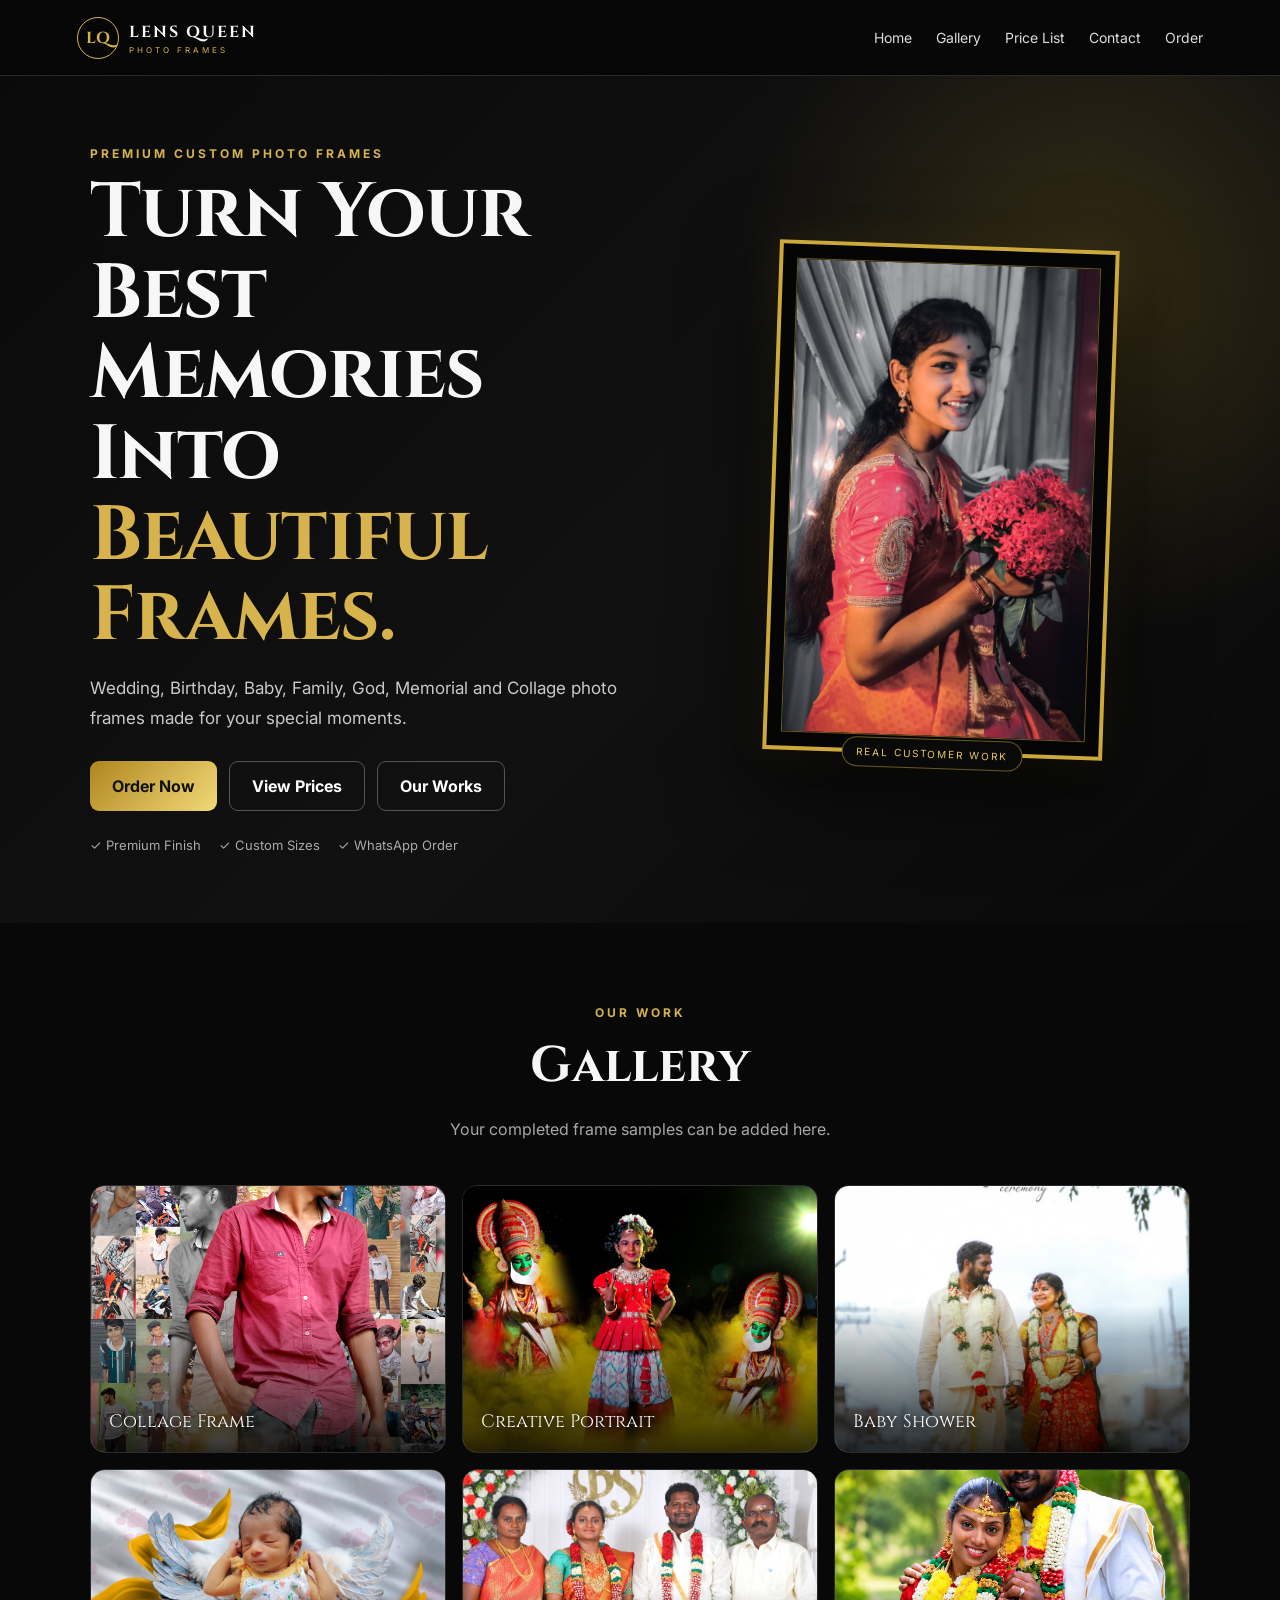
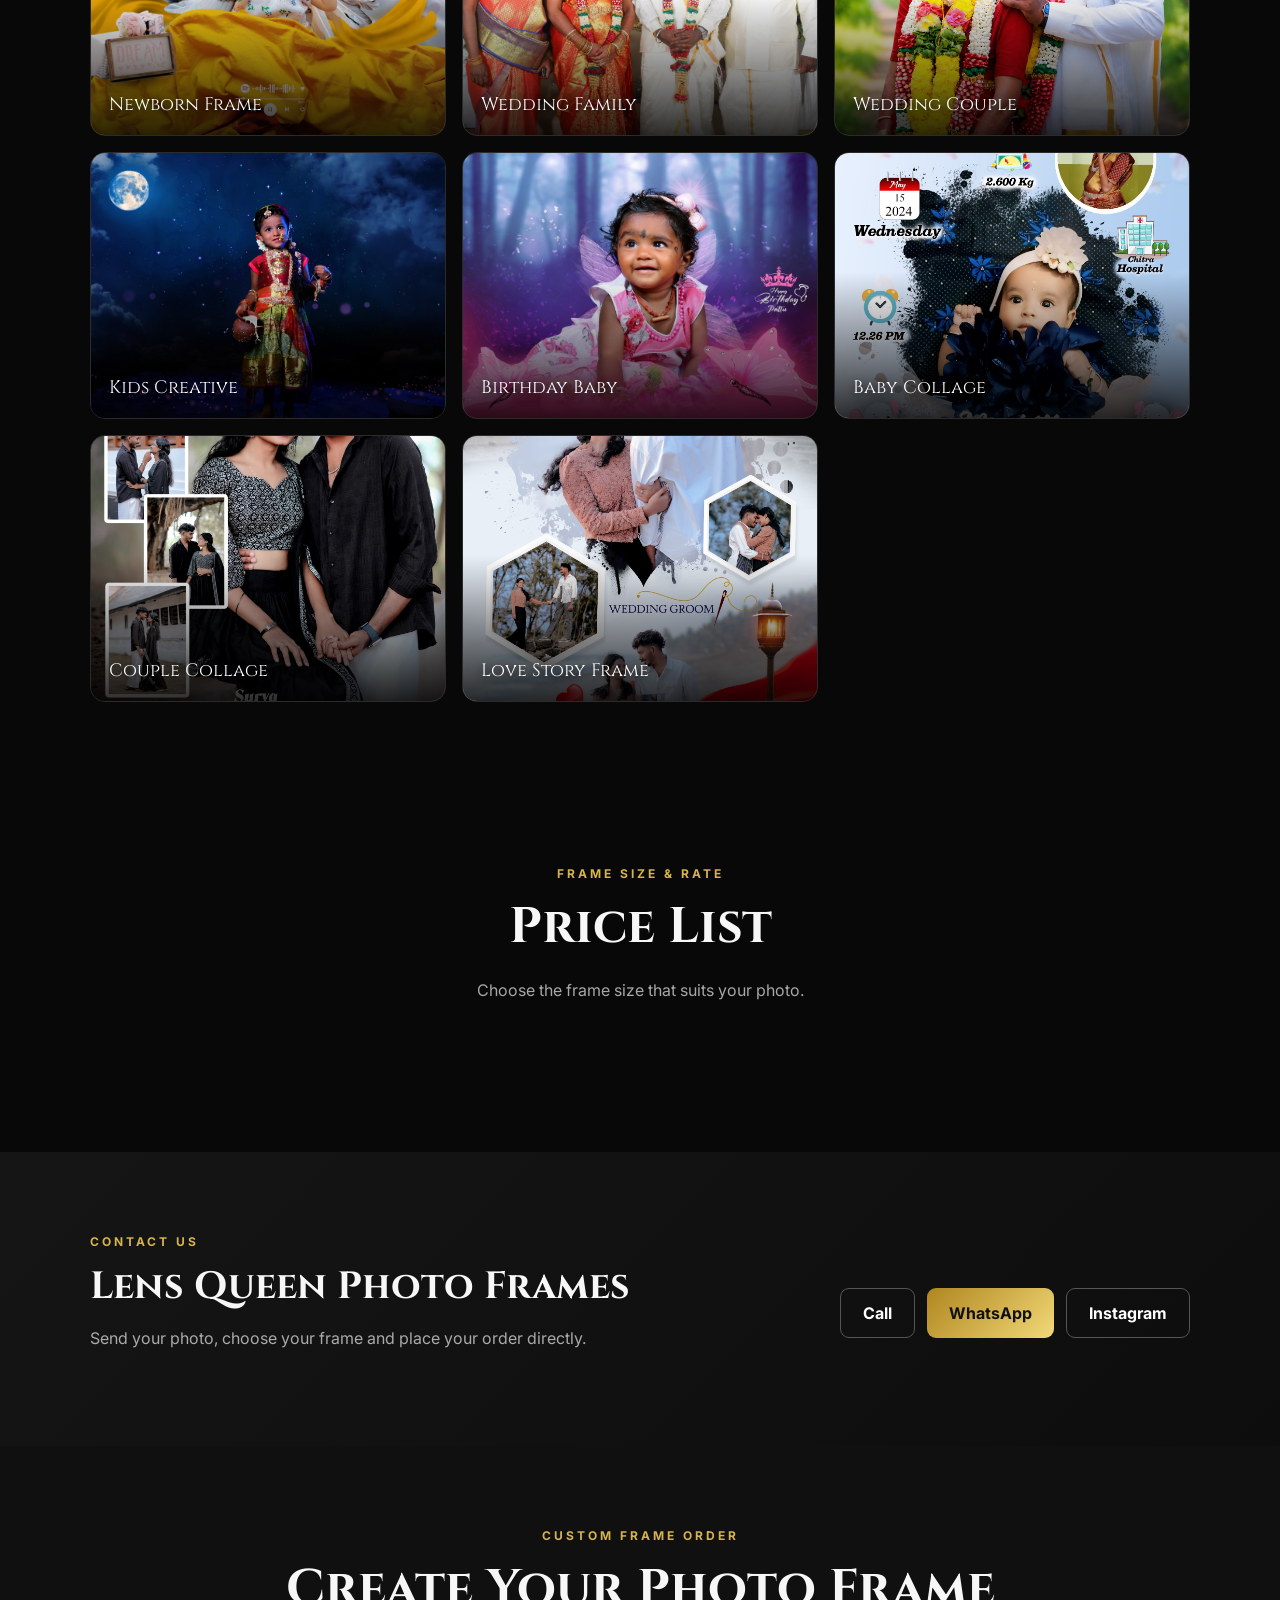
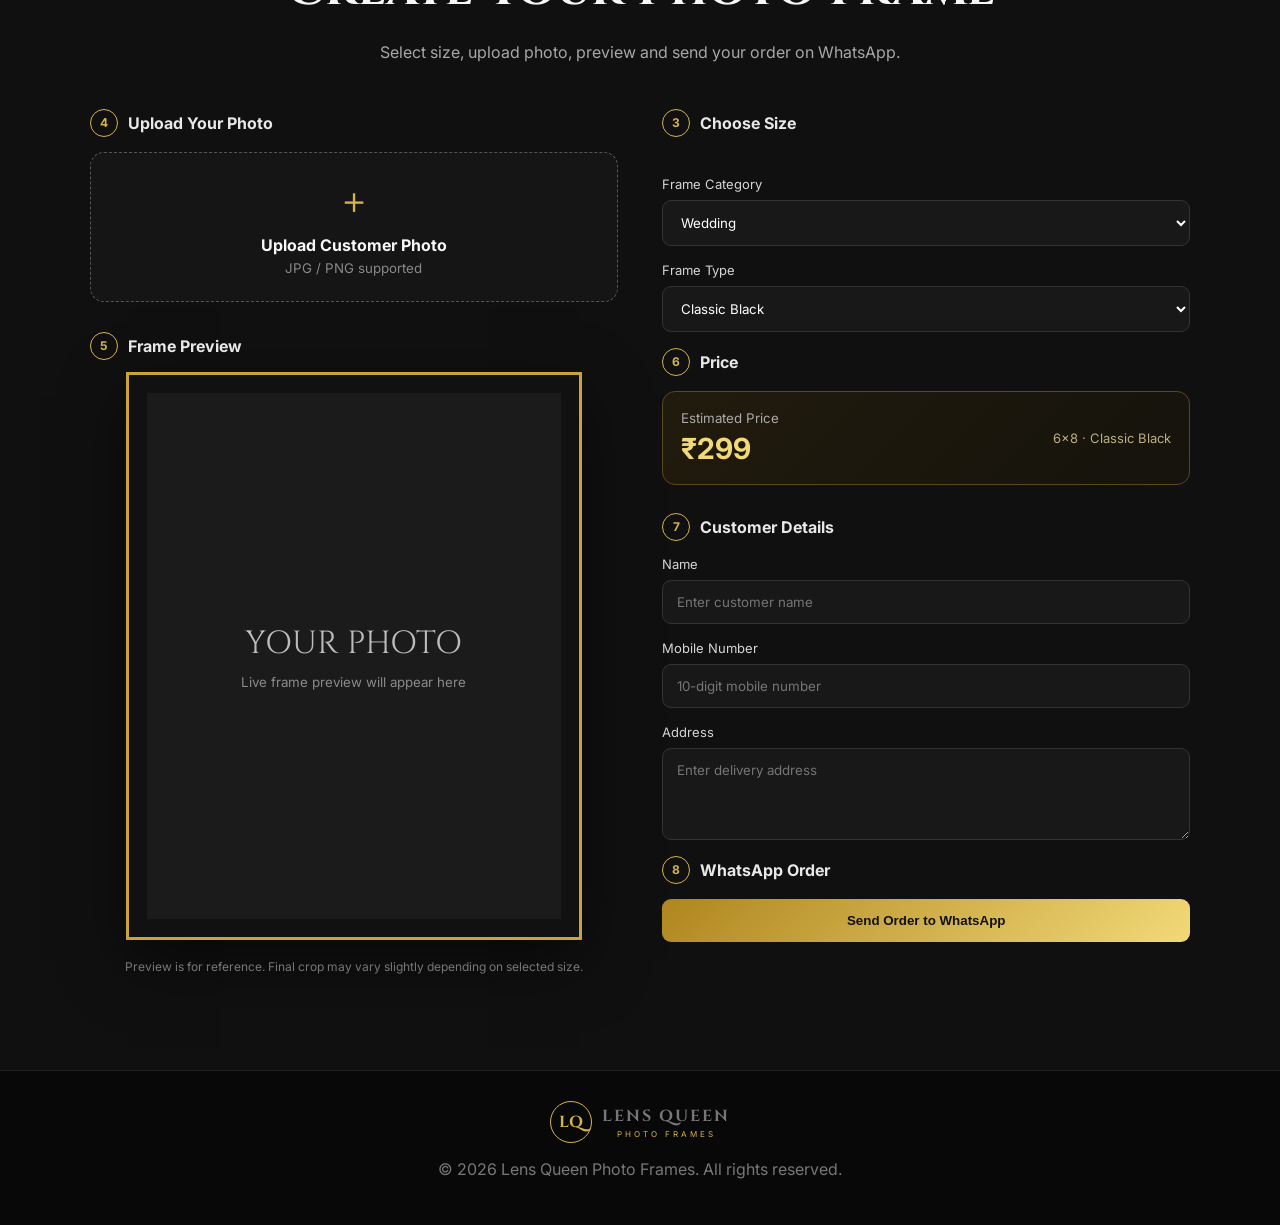
==== photo-frames/index.html @ 62e7fbe1 "Add files via upload" ====
<!DOCTYPE html>
<html lang="en">
<head>
  <meta charset="UTF-8">
  <meta name="viewport" content="width=device-width, initial-scale=1.0">
  <title>Lens Queen Photo Frames</title>
  <meta name="description" content="Premium custom photo frames by Lens Queen Photo Frames">
  <link rel="preconnect" href="https://fonts.googleapis.com">
  <link rel="preconnect" href="https://fonts.gstatic.com" crossorigin>
  <link href="https://fonts.googleapis.com/css2?family=Cinzel:wght@600;700&family=Inter:wght@400;500;600;700&display=swap" rel="stylesheet">
  <link rel="stylesheet" href="style.css">
</head>
<body>

<header class="nav">
  <a class="logo" href="#home">
    <span class="logo-mark">LQ</span>
    <span class="logo-text">
      <b>LENS QUEEN</b>
      <small>PHOTO FRAMES</small>
    </span>
  </a>

  <nav class="desktop-nav">
    <a href="#home">Home</a>
    <a href="#gallery">Gallery</a>
    <a href="#prices">Price List</a>
    <a href="#contact">Contact</a>
    <a href="#order">Order</a>
  </nav>
</header>

<main>
  <!-- 1. HOME -->
  <section class="hero" id="home">
    <div class="hero-copy">
      <p class="eyebrow">PREMIUM CUSTOM PHOTO FRAMES</p>
      <h1>Turn Your Best Memories Into <span>Beautiful Frames.</span></h1>
      <p class="hero-sub">
        Wedding, Birthday, Baby, Family, God, Memorial and Collage photo frames
        made for your special moments.
      </p>

      <div class="hero-buttons">
        <a href="#order" class="btn btn-gold">Order Now</a>
        <a href="#prices" class="btn btn-outline">View Prices</a>
        <a href="#gallery" class="btn btn-outline">Our Works</a>
      </div>

      <div class="hero-points">
        <span>✓ Premium Finish</span>
        <span>✓ Custom Sizes</span>
        <span>✓ WhatsApp Order</span>
      </div>
    </div>

    <div class="hero-frame-wrap">
      <div class="premium-frame">
        <div class="frame-inner">
          <img class="hero-product-photo" src="hero-frame.jpg" alt="Lens Queen premium photo frame sample">
        </div>
      </div>
    </div>
  </section>

  <!-- OUR WORK / GALLERY -->
  <section class="section gallery-section" id="gallery">
    <div class="section-title">
      <p class="eyebrow">OUR WORK</p>
      <h2>Gallery</h2>
      <p>Your completed frame samples can be added here.</p>
    </div>

    
    <div class="gallery-grid">
      <button class="gallery-card real" data-full="gallery/gallery-01.jpg"><img src="gallery/gallery-01.jpg" alt="Collage Frame"><span>Collage Frame</span></button>
      <button class="gallery-card real" data-full="gallery/gallery-02.jpg"><img src="gallery/gallery-02.jpg" alt="Creative Portrait"><span>Creative Portrait</span></button>
      <button class="gallery-card real" data-full="gallery/gallery-03.jpg"><img src="gallery/gallery-03.jpg" alt="Baby Shower"><span>Baby Shower</span></button>
      <button class="gallery-card real" data-full="gallery/gallery-04.jpg"><img src="gallery/gallery-04.jpg" alt="Newborn Frame"><span>Newborn Frame</span></button>
      <button class="gallery-card real" data-full="gallery/gallery-05.jpg"><img src="gallery/gallery-05.jpg" alt="Wedding Family"><span>Wedding Family</span></button>
      <button class="gallery-card real" data-full="gallery/gallery-06.jpg"><img src="gallery/gallery-06.jpg" alt="Wedding Couple"><span>Wedding Couple</span></button>
      <button class="gallery-card real" data-full="gallery/gallery-07.jpg"><img src="gallery/gallery-07.jpg" alt="Kids Creative"><span>Kids Creative</span></button>
      <button class="gallery-card real" data-full="gallery/gallery-08.jpg"><img src="gallery/gallery-08.jpg" alt="Birthday Baby"><span>Birthday Baby</span></button>
      <button class="gallery-card real" data-full="gallery/gallery-09.jpg"><img src="gallery/gallery-09.jpg" alt="Baby Collage"><span>Baby Collage</span></button>
      <button class="gallery-card real" data-full="gallery/gallery-10.jpg"><img src="gallery/gallery-10.jpg" alt="Couple Collage"><span>Couple Collage</span></button>
      <button class="gallery-card real" data-full="gallery/gallery-11.jpg"><img src="gallery/gallery-11.jpg" alt="Love Story Frame"><span>Love Story Frame</span></button>
    </div>
    <div class="lightbox" id="lightbox" aria-hidden="true">
      <button class="lightbox-close" id="lightboxClose" aria-label="Close">×</button>
      <img id="lightboxImage" alt="Gallery preview">
    </div>

  </section>


  <!-- FRAME SIZE & RATE -->
  <section class="section price-list-section" id="prices">
    <div class="section-title">
      <p class="eyebrow">FRAME SIZE &amp; RATE</p>
      <h2>Price List</h2>
      <p>Choose the frame size that suits your photo.</p>
    </div>
    <div class="size-grid" id="priceListGrid"></div>
  </section>

<!-- 10. CONTACT -->
  <section class="section contact-section" id="contact">
    <div>
      <p class="eyebrow">CONTACT US</p>
      <h2>Lens Queen Photo Frames</h2>
      <p>Send your photo, choose your frame and place your order directly.</p>
    </div>

    <div class="contact-actions">
      <a href="tel:+910000000000" class="btn btn-outline">Call</a>
      <a href="#" id="contactWhatsApp" class="btn btn-gold">WhatsApp</a>
      <a href="https://instagram.com/" target="_blank" class="btn btn-outline">Instagram</a>
    </div>
  </section>


  <!-- CUSTOM FRAME ORDER - LAST -->
  <section class="section order-section" id="order">
    <div class="section-title">
      <p class="eyebrow">CUSTOM FRAME ORDER</p>
      <h2>Create Your Photo Frame</h2>
      <p>Select size, upload photo, preview and send your order on WhatsApp.</p>
    </div>

    <div class="order-layout">

      <div class="preview-column">
        <div class="step-label"><span>4</span> Upload Your Photo</div>

        <label class="upload-box" for="photoUpload">
          <div class="upload-icon">＋</div>
          <b>Upload Customer Photo</b>
          <small>JPG / PNG supported</small>
          <input type="file" accept="image/*" id="photoUpload" hidden>
        </label>

        <div class="step-label"><span>5</span> Frame Preview</div>

        <div class="live-preview" id="livePreview">
          <img id="previewImage" alt="Customer photo preview">
          <div class="preview-placeholder" id="previewPlaceholder">
            <div>YOUR PHOTO</div>
            <small>Live frame preview will appear here</small>
          </div>
        </div>

        <p class="preview-note">
          Preview is for reference. Final crop may vary slightly depending on selected size.
        </p>
      </div>

      <div class="form-column">
        <div class="step-label"><span>3</span> Choose Size</div>

        <div class="size-grid" id="sizeGrid"></div>

        <div class="form-group">
          <label for="category">Frame Category</label>
          <select id="category">
            <option>Wedding</option>
            <option>Birthday</option>
            <option>Baby</option>
            <option>Family</option>
            <option>God</option>
            <option>Memorial</option>
            <option>Collage</option>
          </select>
        </div>

        <div class="form-group">
          <label for="frameType">Frame Type</label>
          <select id="frameType">
            <option value="Classic Black" data-extra="0">Classic Black</option>
            <option value="Premium Gold" data-extra="150">Premium Gold (+₹150)</option>
            <option value="Elegant White" data-extra="100">Elegant White (+₹100)</option>
            <option value="Wood Finish" data-extra="200">Wood Finish (+₹200)</option>
          </select>
        </div>

        <div class="step-label"><span>6</span> Price</div>

        <div class="price-card">
          <div>
            <small>Estimated Price</small>
            <strong id="totalPrice">₹299</strong>
          </div>
          <span id="priceBreakdown">6×8 · Classic Black</span>
        </div>

        <div class="step-label"><span>7</span> Customer Details</div>

        <form id="orderForm">
          <div class="form-group">
            <label for="customerName">Name</label>
            <input id="customerName" type="text" placeholder="Enter customer name" required>
          </div>

          <div class="form-group">
            <label for="mobile">Mobile Number</label>
            <input id="mobile" type="tel" inputmode="numeric" maxlength="10" placeholder="10-digit mobile number" required>
          </div>

          <div class="form-group">
            <label for="address">Address</label>
            <textarea id="address" rows="4" placeholder="Enter delivery address" required></textarea>
          </div>

          <div class="step-label"><span>8</span> WhatsApp Order</div>
          <button class="btn btn-gold full" type="submit">Send Order to WhatsApp</button>
        </form>
      </div>
    </div>
  </section>
</main>

<footer>
  <div class="logo footer-logo">
    <span class="logo-mark">LQ</span>
    <span class="logo-text">
      <b>LENS QUEEN</b>
      <small>PHOTO FRAMES</small>
    </span>
  </div>
  <p>© 2026 Lens Queen Photo Frames. All rights reserved.</p>
</footer>

<script src="script.js"></script>
</body>
</html>
---- photo-frames/style.css ----
*{box-sizing:border-box}
:root{
  --bg:#080808;
  --panel:#111;
  --panel2:#171717;
  --text:#f7f7f7;
  --muted:#a7a7a7;
  --gold:#d6b34d;
  --gold2:#f2d978;
  --line:#292929;
}
html{scroll-behavior:smooth}
body{margin:0;background:var(--bg);color:var(--text);font-family:Inter,Arial,sans-serif}
a{color:inherit}
.nav{
  position:sticky;top:0;z-index:50;
  height:76px;padding:0 6%;
  display:flex;align-items:center;justify-content:space-between;
  background:rgba(7,7,7,.93);
  backdrop-filter:blur(14px);
  border-bottom:1px solid var(--line)
}
.logo{display:flex;align-items:center;gap:10px;text-decoration:none}
.logo-mark{
  width:42px;height:42px;border:1px solid var(--gold);
  display:grid;place-items:center;border-radius:50%;
  color:var(--gold);font-family:Cinzel,serif;font-weight:700
}
.logo-text b{display:block;font-family:Cinzel,serif;letter-spacing:2px}
.logo-text small{display:block;color:var(--gold);letter-spacing:3px;font-size:8px;margin-top:2px}
.desktop-nav{display:flex;gap:24px}
.desktop-nav a{text-decoration:none;color:#ddd;font-size:14px}
.desktop-nav a:hover{color:var(--gold)}
.hero{
  min-height:calc(100vh - 76px);
  display:grid;grid-template-columns:1.05fr .95fr;
  align-items:center;gap:50px;padding:70px 7%;
  background:
    radial-gradient(circle at 85% 25%,rgba(180,140,35,.22),transparent 28%),
    linear-gradient(135deg,#0a0a0a,#111 55%,#090909)
}
.hero-copy{max-width:720px}
.eyebrow{margin:0 0 12px;color:var(--gold);font-weight:700;letter-spacing:3px;font-size:12px}
.hero h1,.section-title h2,.contact-section h2{
  font-family:Cinzel,serif
}
.hero h1{
  margin:0;font-size:clamp(42px,6vw,78px);line-height:1.05;letter-spacing:-1px
}
.hero h1 span{color:var(--gold)}
.hero-sub{font-size:17px;line-height:1.75;color:#c9c9c9;max-width:640px}
.hero-buttons,.contact-actions{display:flex;flex-wrap:wrap;gap:12px;margin-top:28px}
.btn{
  border:0;border-radius:9px;padding:14px 22px;
  display:inline-flex;justify-content:center;align-items:center;
  text-decoration:none;font-weight:700;cursor:pointer
}
.btn-gold{background:linear-gradient(135deg,#af861f,var(--gold2));color:#111}
.btn-outline{border:1px solid #555;background:transparent;color:#fff}
.full{width:100%}
.hero-points{margin-top:26px;display:flex;flex-wrap:wrap;gap:18px;color:#aaa;font-size:13px}
.hero-frame-wrap{display:flex;justify-content:center}
.premium-frame{
  width:min(380px,75vw);aspect-ratio:4/5;
  padding:14px;background:linear-gradient(135deg,#050505,#2d2d2d,#080808);
  border:3px solid #cda93c;
  box-shadow:0 30px 90px rgba(0,0,0,.75),0 0 40px rgba(205,169,60,.12);
  transform:rotate(2deg)
}
.frame-inner{
  height:100%;border:1px solid #6c5820;background:linear-gradient(145deg,#202020,#0d0d0d);
  display:grid;place-items:center;text-align:center
}
.frame-inner strong{font-family:Cinzel,serif;font-size:30px;display:block}
.frame-inner small{display:block;color:#888;margin-top:10px}
.frame-icon{font-size:38px;color:var(--gold);margin-bottom:16px}
.section{padding:82px 7%}
.section-title{text-align:center;max-width:760px;margin:0 auto 42px}
.section-title h2{font-size:clamp(32px,4vw,50px);margin:0 0 12px}
.section-title p:not(.eyebrow){color:var(--muted);line-height:1.7}
.frame-categories{
  display:grid;grid-template-columns:repeat(4,1fr);gap:16px
}
.category-card{
  background:linear-gradient(145deg,#151515,#0e0e0e);
  border:1px solid var(--line);border-radius:16px;padding:26px 20px;min-height:160px;
  cursor:pointer;transition:.25s
}
.category-card:hover{transform:translateY(-5px);border-color:var(--gold)}
.category-card .num{color:var(--gold);font-size:12px;letter-spacing:2px}
.category-card h3{font-family:Cinzel,serif;margin:18px 0 7px}
.category-card p{color:#888;margin:0;font-size:13px;line-height:1.5}
.order-section{background:#101010}
.order-layout{
  max-width:1160px;margin:auto;
  display:grid;grid-template-columns:1fr 1fr;gap:44px
}
.step-label{
  display:flex;align-items:center;gap:10px;
  margin:0 0 15px;color:#e8e8e8;font-weight:700
}
.step-label span{
  width:28px;height:28px;border-radius:50%;display:grid;place-items:center;
  border:1px solid var(--gold);color:var(--gold);font-size:12px
}
.upload-box{
  min-height:150px;border:1px dashed #555;border-radius:14px;
  display:grid;place-items:center;text-align:center;padding:24px;
  background:#151515;cursor:pointer;margin-bottom:30px
}
.upload-box b,.upload-box small{display:block}
.upload-box small{color:#888;margin-top:5px}
.upload-icon{font-size:36px;color:var(--gold);margin-bottom:8px}
.live-preview{
  width:min(100%,450px);aspect-ratio:4/5;
  margin:auto;overflow:hidden;display:grid;place-items:center;
  background:#1b1b1b;border:18px solid #111;outline:3px solid #caa33b;
  box-shadow:0 22px 60px rgba(0,0,0,.55)
}
.live-preview img{width:100%;height:100%;object-fit:cover;display:none}
.preview-placeholder{text-align:center;color:#8a8a8a}
.preview-placeholder div{font-family:Cinzel,serif;font-size:32px;color:#bbb}
.preview-placeholder small{display:block;margin-top:9px}
.preview-note{color:#777;font-size:12px;text-align:center;line-height:1.6;margin-top:20px}
.size-grid{
  display:grid;grid-template-columns:repeat(3,1fr);gap:10px;margin-bottom:24px
}
.size-btn{
  padding:12px 8px;border-radius:10px;background:#171717;
  border:1px solid #333;color:#ddd;cursor:pointer
}
.size-btn.active{border-color:var(--gold);color:var(--gold);background:#211c0d}
.form-group{display:grid;gap:8px;margin-bottom:16px}
.form-group label{font-size:13px;color:#d5d5d5}
.form-group input,.form-group select,.form-group textarea{
  width:100%;padding:13px 14px;border-radius:9px;border:1px solid #333;
  background:#181818;color:#fff;font-family:inherit;outline:none
}
.form-group input:focus,.form-group select:focus,.form-group textarea:focus{border-color:var(--gold)}
.price-card{
  display:flex;align-items:center;justify-content:space-between;
  border:1px solid #584918;background:linear-gradient(135deg,#211b0d,#15130c);
  border-radius:13px;padding:18px;margin-bottom:28px
}
.price-card small{display:block;color:#aaa;margin-bottom:5px}
.price-card strong{font-size:29px;color:var(--gold2)}
.price-card span{color:#bcae81;font-size:13px;text-align:right}
.gallery-section{background:#080808}
.gallery-grid{display:grid;grid-template-columns:repeat(3,1fr);gap:16px}
.gallery-card{
  aspect-ratio:4/3;border-radius:15px;overflow:hidden;position:relative;
  background:
    linear-gradient(180deg,transparent,rgba(0,0,0,.85)),
    radial-gradient(circle at 50% 30%,#343434,#151515 60%);
  border:1px solid #2b2b2b
}
.gallery-card span{
  position:absolute;left:18px;bottom:18px;
  font-family:Cinzel,serif;font-size:18px;
  color:#ffffff;
  text-shadow:0 2px 8px rgba(0,0,0,.9)
}
.contact-section{
  display:flex;align-items:center;justify-content:space-between;gap:32px;
  background:linear-gradient(135deg,#151515,#0d0d0d)
}
.contact-section h2{font-size:38px;margin:6px 0 12px}
.contact-section p:not(.eyebrow){color:#aaa}
footer{
  text-align:center;padding:30px 20px;border-top:1px solid #222;color:#777
}
.footer-logo{justify-content:center;margin-bottom:15px}
@media(max-width:900px){
  .desktop-nav{display:none}
  .hero{grid-template-columns:1fr;text-align:center;padding-top:55px}
  .hero-copy{margin:auto}
  .hero-buttons,.hero-points{justify-content:center}
  .hero-frame-wrap{margin-top:20px}
  .frame-categories{grid-template-columns:repeat(2,1fr)}
  .order-layout{grid-template-columns:1fr}
  .gallery-grid{grid-template-columns:repeat(2,1fr)}
  .contact-section{flex-direction:column;text-align:center}
  .contact-actions{justify-content:center}
}
@media(max-width:560px){
  .nav{height:68px;padding:0 5%}
  .logo-mark{width:37px;height:37px}
  .hero{min-height:auto;padding:55px 5% 70px}
  .hero h1{font-size:42px}
  .section{padding:65px 5%}
  .frame-categories,.gallery-grid{grid-template-columns:1fr}
  .size-grid{grid-template-columns:repeat(2,1fr)}
  .live-preview{border-width:14px}
  .price-card{align-items:flex-start}
}

.hero-product-photo{
  width:100%;
  height:100%;
  object-fit:cover;
  display:block;
}

/* Home hero photo fit fix: 12x18 (2:3) */
.premium-frame{
  width:min(340px,72vw);
  aspect-ratio:2/3;
}
.frame-inner{
  overflow:hidden;
  background:#050505;
}
.hero-product-photo{
  width:100%;
  height:100%;
  object-fit:contain;
  object-position:center;
  display:block;
}

.gallery-card.real{padding:0;border:1px solid #2b2b2b;cursor:pointer;text-align:left}
.gallery-card.real img{width:100%;height:100%;object-fit:cover;display:block;transition:transform .35s ease}
.gallery-card.real:hover img{transform:scale(1.04)}
.gallery-card.real::after{content:"";position:absolute;inset:45% 0 0;background:linear-gradient(transparent,rgba(0,0,0,.82));pointer-events:none}
.gallery-card.real span{z-index:2}
.lightbox{position:fixed;inset:0;z-index:1000;background:rgba(0,0,0,.92);display:none;align-items:center;justify-content:center;padding:35px}
.lightbox.open{display:flex}
.lightbox img{max-width:94vw;max-height:90vh;object-fit:contain;box-shadow:0 20px 80px #000}
.lightbox-close{position:absolute;right:22px;top:14px;border:0;background:transparent;color:white;font-size:46px;cursor:pointer}

.rates-section{background:linear-gradient(135deg,#0b0b0b,#14120b)}
.rate-grid{max-width:900px;margin:auto;display:grid;grid-template-columns:repeat(2,1fr);gap:12px}
.rate-grid div{display:flex;justify-content:space-between;align-items:center;padding:16px 18px;background:#151515;border:1px solid #2d2d2d;border-radius:10px}
.rate-grid b{font-family:Cinzel,serif}
.rate-grid span{font-weight:700;color:var(--gold2);font-size:18px}
.business-details{display:grid;gap:6px;margin-top:18px;color:#ddd}
.business-details strong{font-family:Cinzel,serif;color:var(--gold2);font-size:20px}
.business-details span{font-size:14px}
@media(max-width:560px){.rate-grid{grid-template-columns:1fr}}

/* Premium Home Page V8 */
.hero-product-photo{width:100%;height:100%;object-fit:cover;object-position:center;display:block}
.premium-frame{position:relative;border:4px solid #cda93c;background:#050505}
.premium-frame::before{content:"REAL CUSTOMER WORK";position:absolute;z-index:3;left:50%;bottom:-18px;transform:translateX(-50%);white-space:nowrap;background:#090909;border:1px solid #6b571e;color:#e6c75e;padding:8px 13px;font-size:10px;letter-spacing:2px;border-radius:20px}
@media(max-width:560px){.premium-frame{width:min(300px,78vw)}}
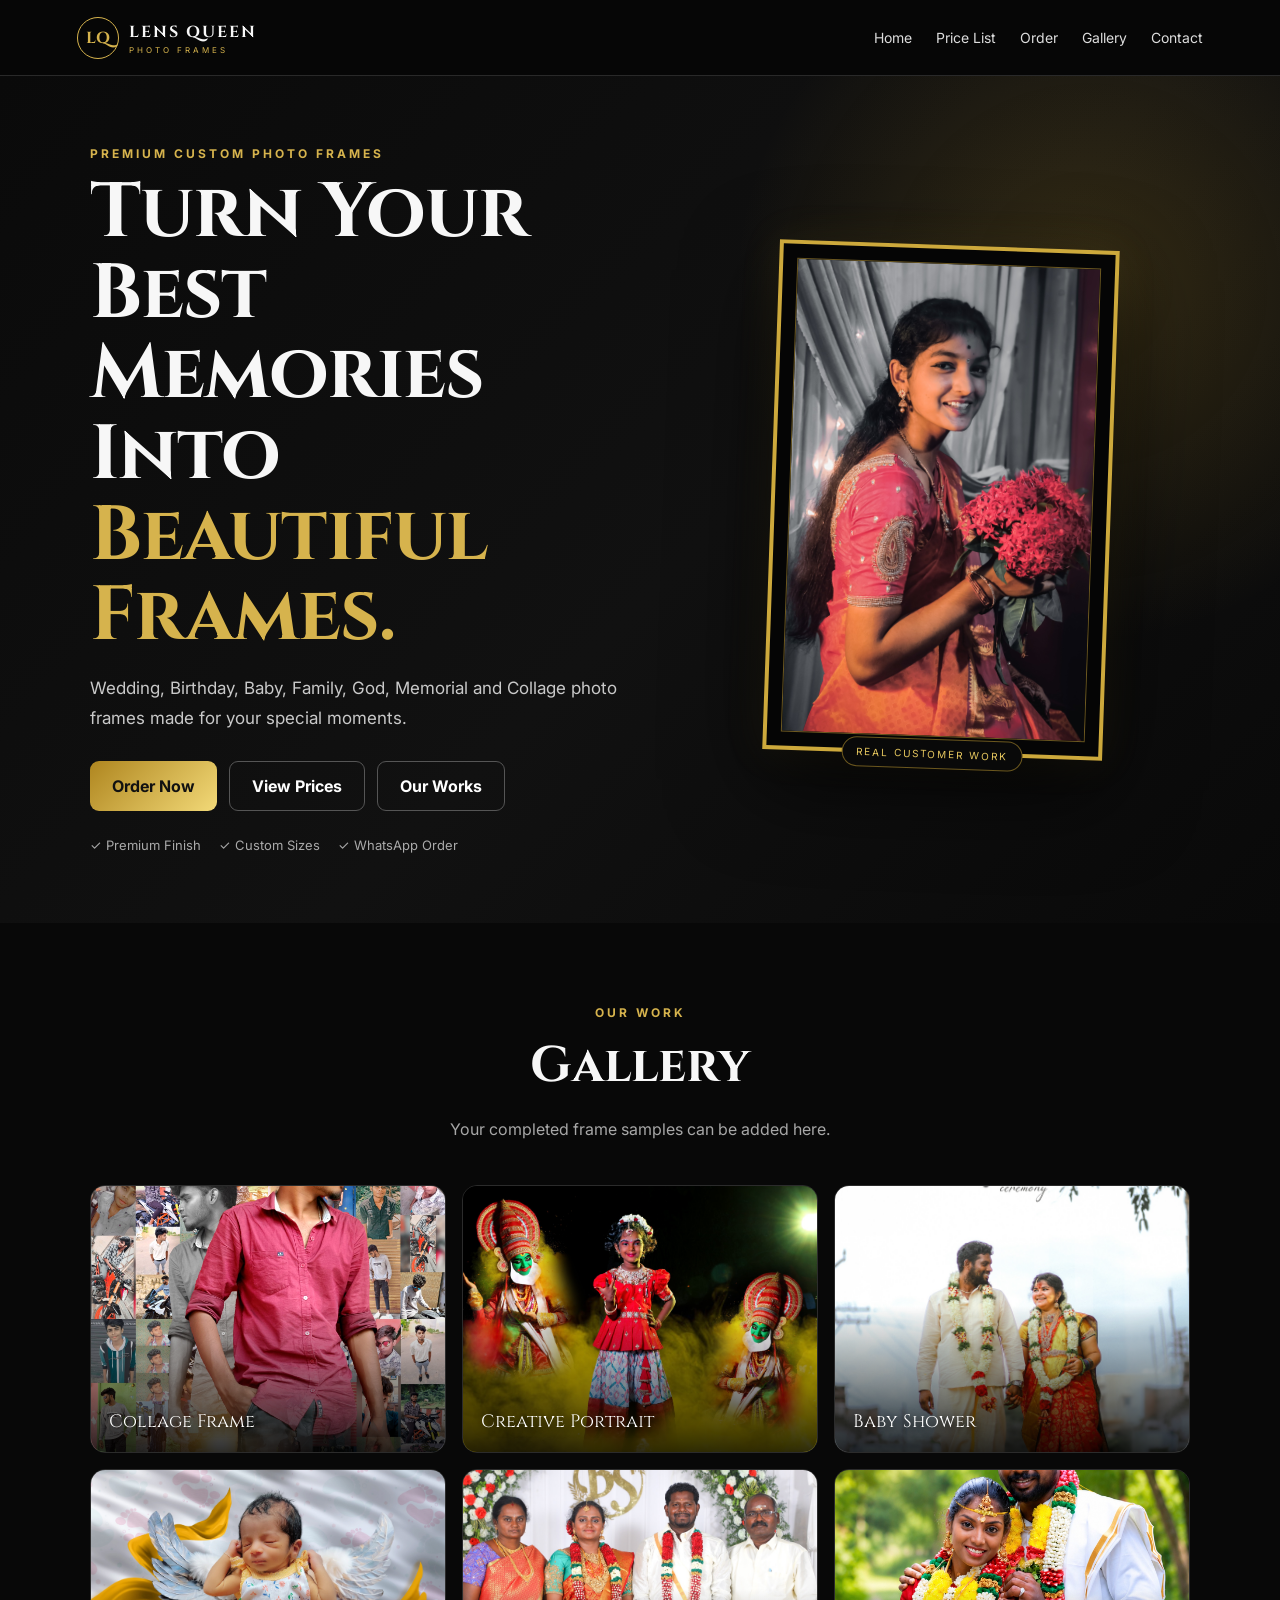
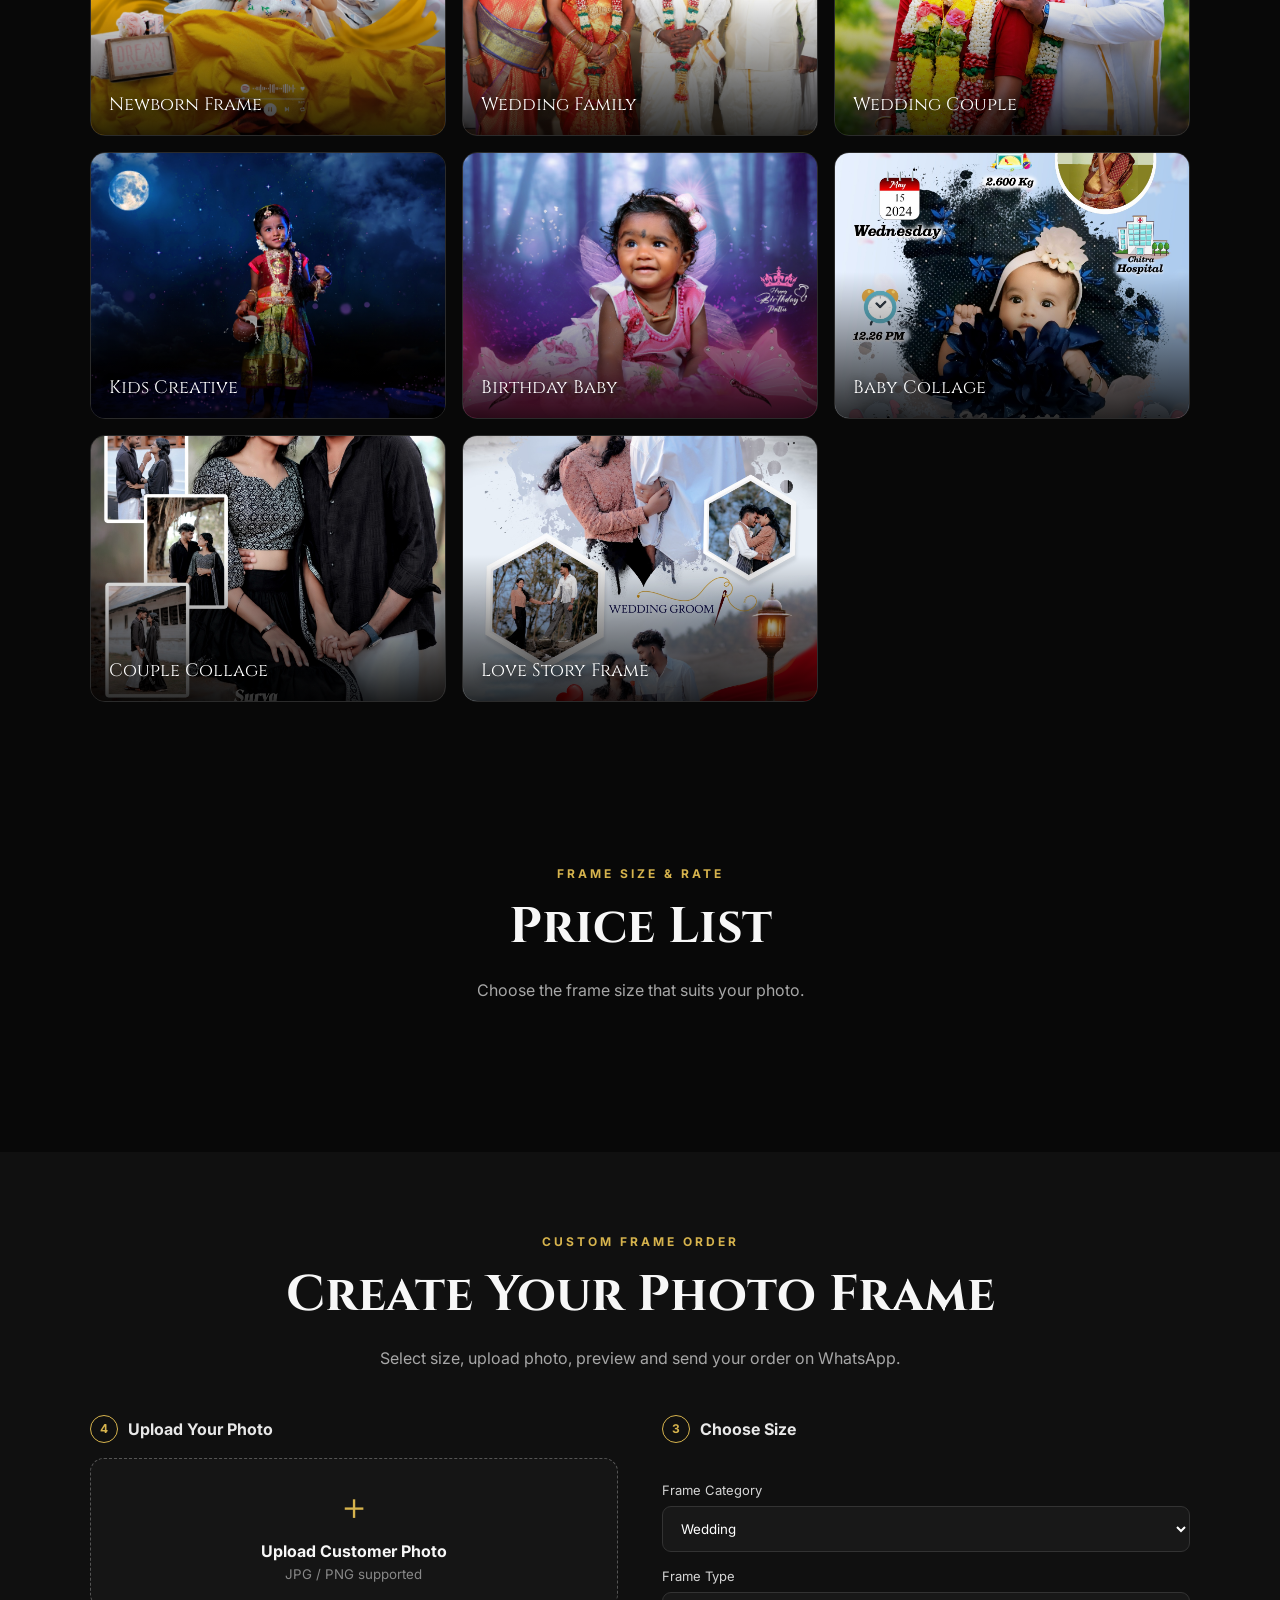
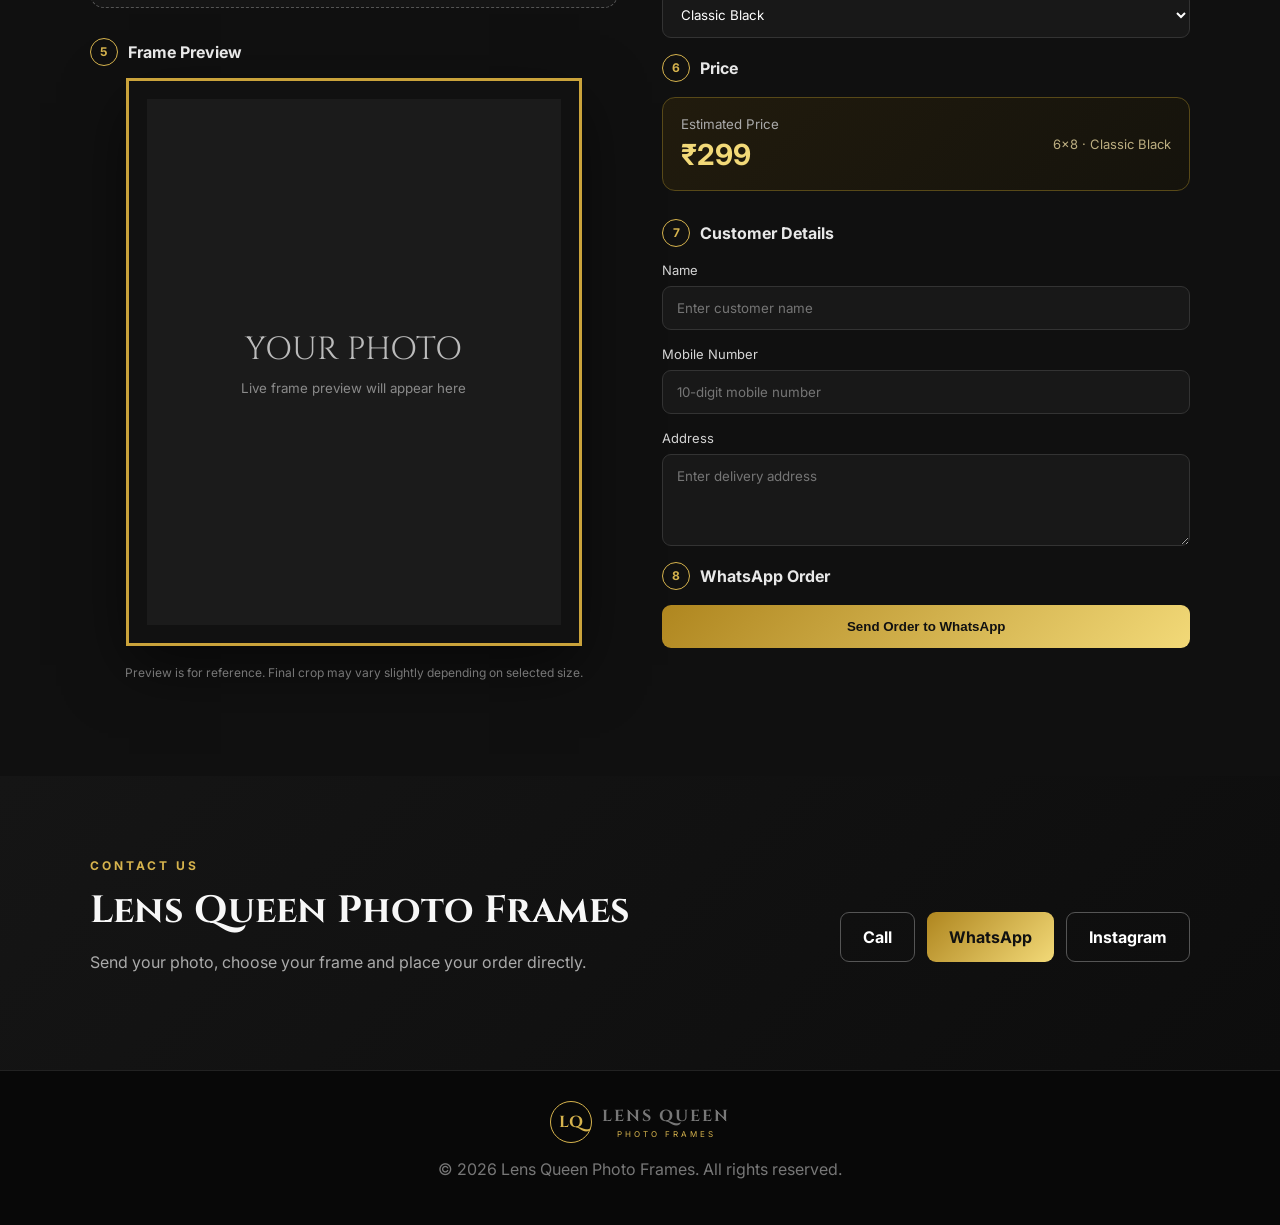
==== commit 1b944989: "Add files via upload" ====
--- a/photo-frames/index.html
+++ b/photo-frames/index.html
@@ -23,10 +23,10 @@
 
   <nav class="desktop-nav">
     <a href="#home">Home</a>
+    <a href="#prices">Price List</a>
+    <a href="#order">Order</a>
     <a href="#gallery">Gallery</a>
-    <a href="#prices">Price List</a>
     <a href="#contact">Contact</a>
-    <a href="#order">Order</a>
   </nav>
 </header>
 
@@ -63,7 +63,7 @@
     </div>
   </section>
 
-  <!-- OUR WORK / GALLERY -->
+  <!-- OUR WORK -->
   <section class="section gallery-section" id="gallery">
     <div class="section-title">
       <p class="eyebrow">OUR WORK</p>
@@ -92,7 +92,6 @@
 
   </section>
 
-
   <!-- FRAME SIZE & RATE -->
   <section class="section price-list-section" id="prices">
     <div class="section-title">
@@ -103,23 +102,7 @@
     <div class="size-grid" id="priceListGrid"></div>
   </section>
 
-<!-- 10. CONTACT -->
-  <section class="section contact-section" id="contact">
-    <div>
-      <p class="eyebrow">CONTACT US</p>
-      <h2>Lens Queen Photo Frames</h2>
-      <p>Send your photo, choose your frame and place your order directly.</p>
-    </div>
-
-    <div class="contact-actions">
-      <a href="tel:+910000000000" class="btn btn-outline">Call</a>
-      <a href="#" id="contactWhatsApp" class="btn btn-gold">WhatsApp</a>
-      <a href="https://instagram.com/" target="_blank" class="btn btn-outline">Instagram</a>
-    </div>
-  </section>
-
-
-  <!-- CUSTOM FRAME ORDER - LAST -->
+  <!-- CUSTOM FRAME ORDER -->
   <section class="section order-section" id="order">
     <div class="section-title">
       <p class="eyebrow">CUSTOM FRAME ORDER</p>
@@ -216,6 +199,20 @@
       </div>
     </div>
   </section>
+<!-- 10. CONTACT -->
+  <section class="section contact-section" id="contact">
+    <div>
+      <p class="eyebrow">CONTACT US</p>
+      <h2>Lens Queen Photo Frames</h2>
+      <p>Send your photo, choose your frame and place your order directly.</p>
+    </div>
+
+    <div class="contact-actions">
+      <a href="tel:+910000000000" class="btn btn-outline">Call</a>
+      <a href="#" id="contactWhatsApp" class="btn btn-gold">WhatsApp</a>
+      <a href="https://instagram.com/" target="_blank" class="btn btn-outline">Instagram</a>
+    </div>
+  </section>
 </main>
 
 <footer>
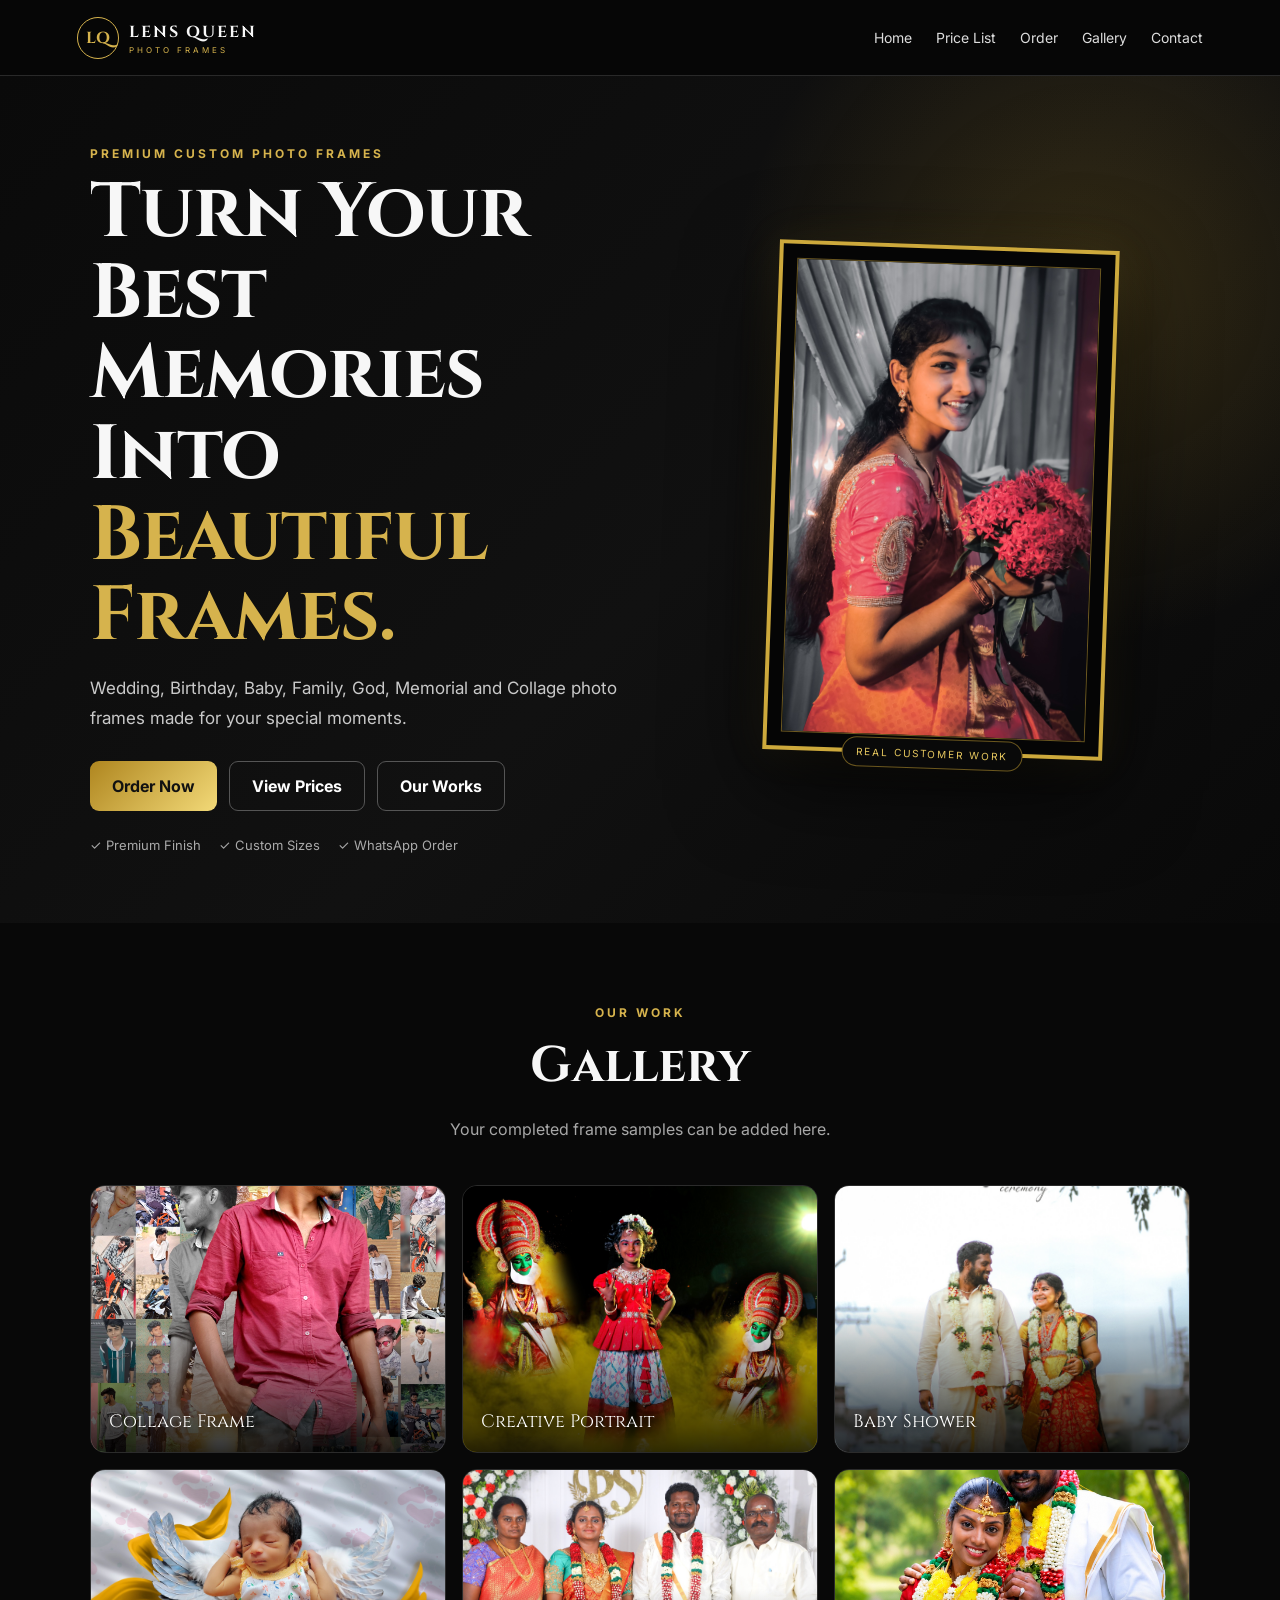
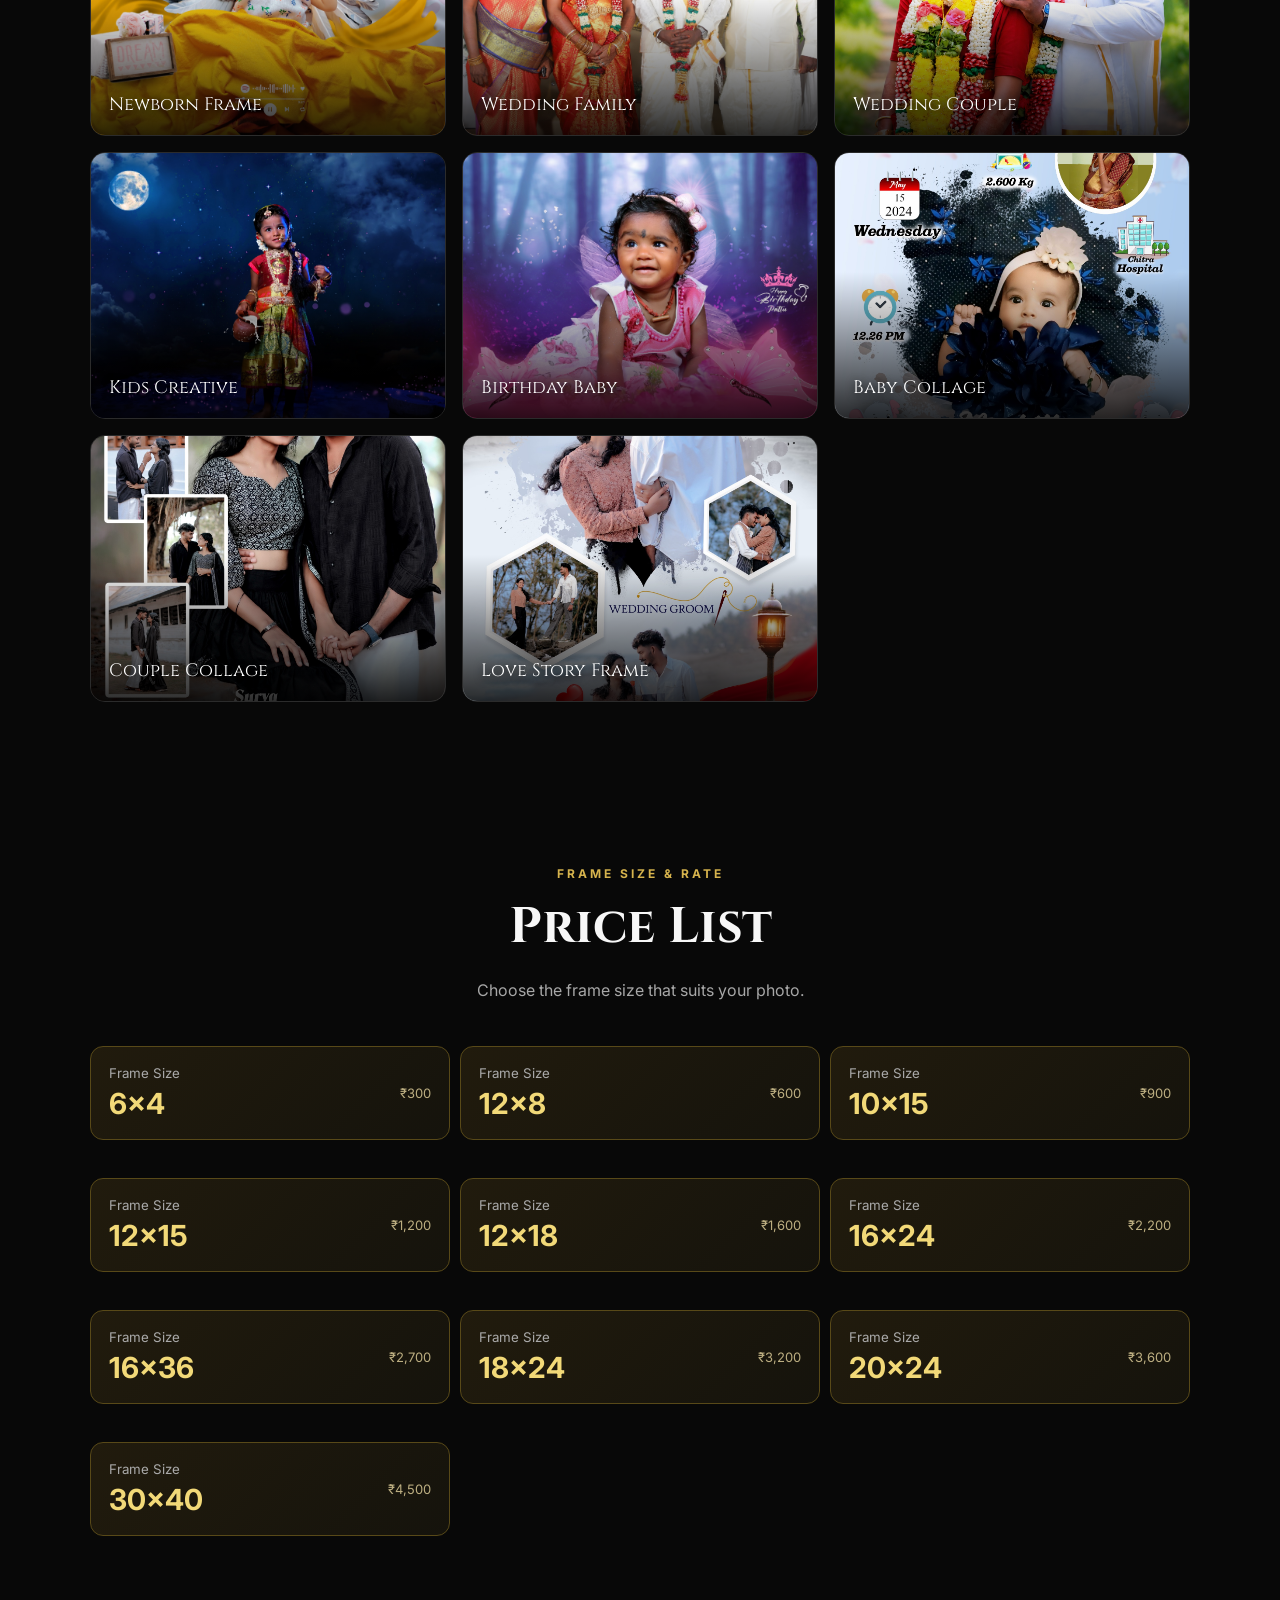
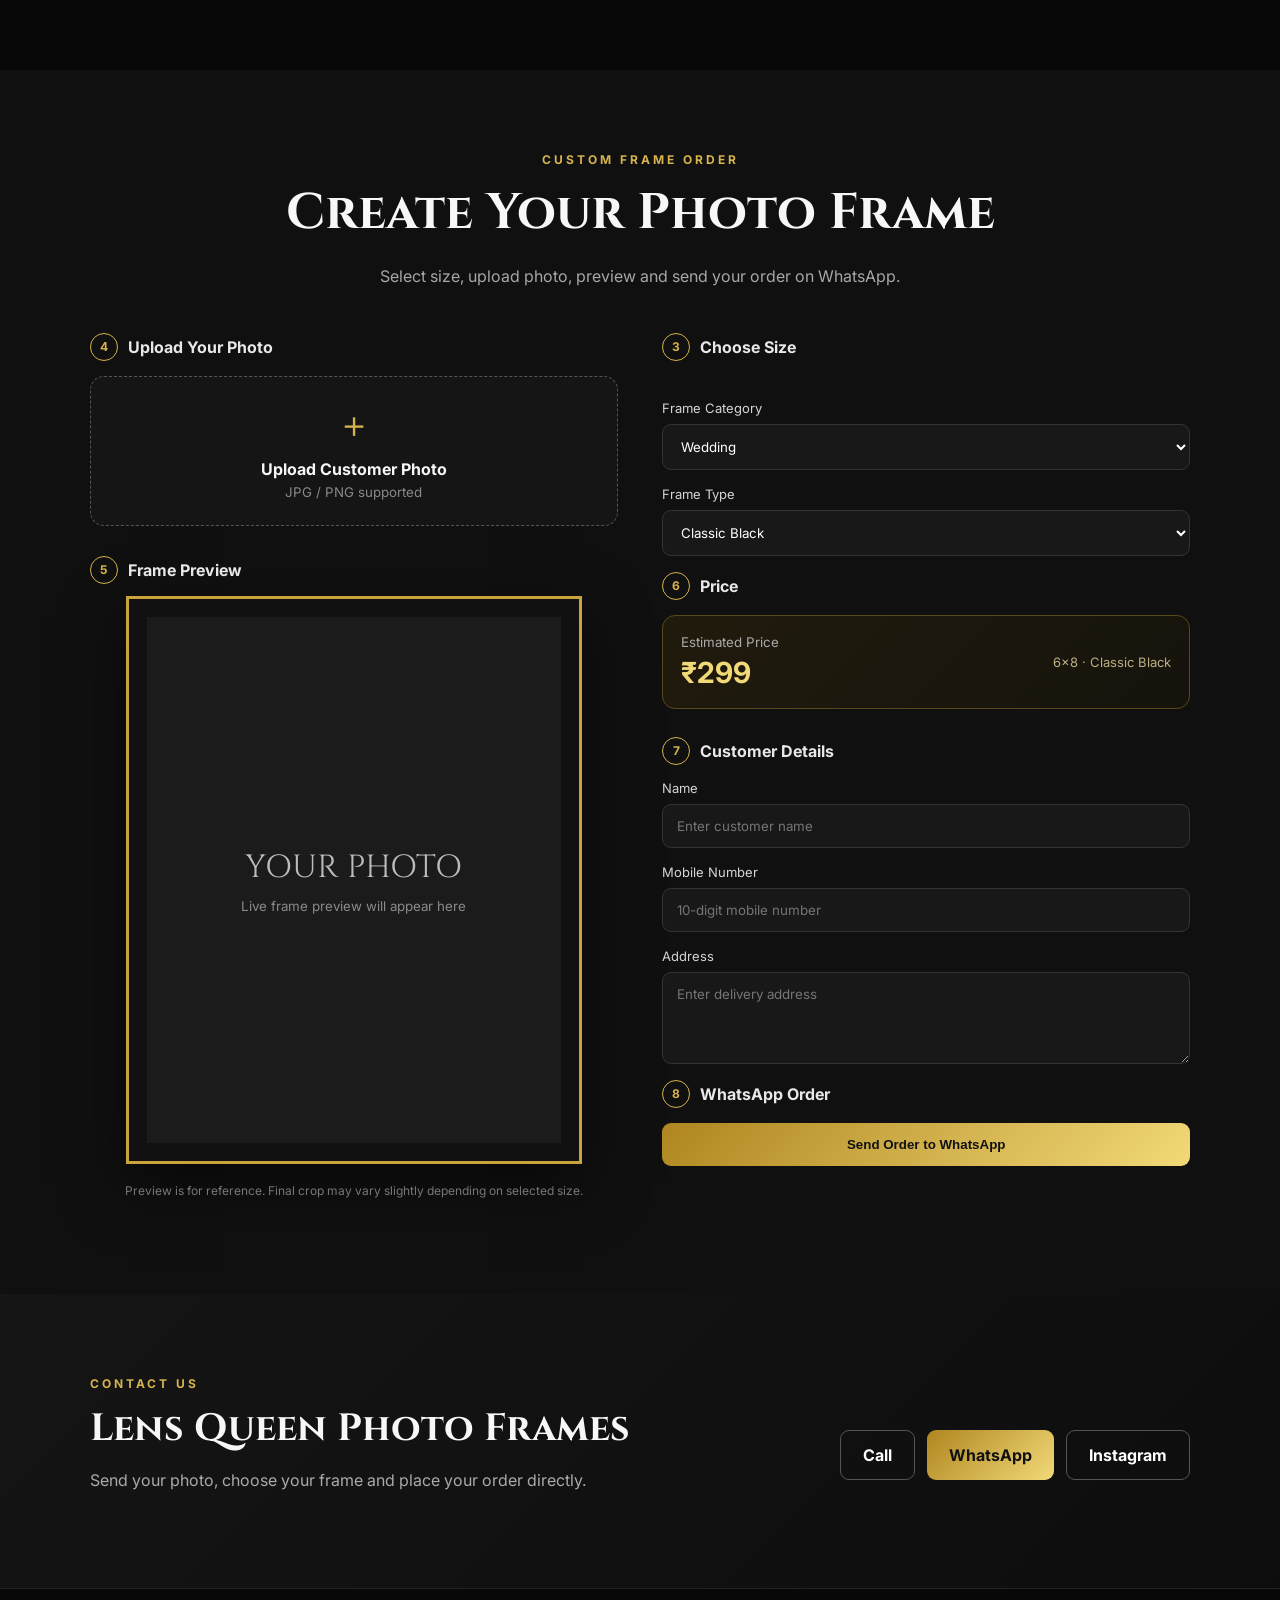
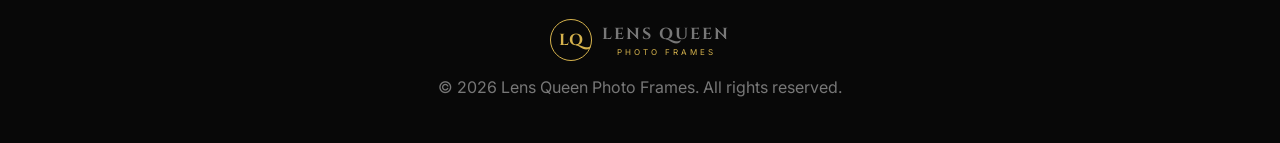
==== commit 29ccd082: "Add files via upload" ====
--- a/photo-frames/index.html
+++ b/photo-frames/index.html
@@ -99,7 +99,48 @@
       <h2>Price List</h2>
       <p>Choose the frame size that suits your photo.</p>
     </div>
-    <div class="size-grid" id="priceListGrid"></div>
+    <div class="size-grid" id="priceListGrid">
+      <div class="price-card">
+        <div><small>Frame Size</small><strong>6×4</strong></div>
+        <span>₹300</span>
+      </div>
+      <div class="price-card">
+        <div><small>Frame Size</small><strong>12×8</strong></div>
+        <span>₹600</span>
+      </div>
+      <div class="price-card">
+        <div><small>Frame Size</small><strong>10×15</strong></div>
+        <span>₹900</span>
+      </div>
+      <div class="price-card">
+        <div><small>Frame Size</small><strong>12×15</strong></div>
+        <span>₹1,200</span>
+      </div>
+      <div class="price-card">
+        <div><small>Frame Size</small><strong>12×18</strong></div>
+        <span>₹1,600</span>
+      </div>
+      <div class="price-card">
+        <div><small>Frame Size</small><strong>16×24</strong></div>
+        <span>₹2,200</span>
+      </div>
+      <div class="price-card">
+        <div><small>Frame Size</small><strong>16×36</strong></div>
+        <span>₹2,700</span>
+      </div>
+      <div class="price-card">
+        <div><small>Frame Size</small><strong>18×24</strong></div>
+        <span>₹3,200</span>
+      </div>
+      <div class="price-card">
+        <div><small>Frame Size</small><strong>20×24</strong></div>
+        <span>₹3,600</span>
+      </div>
+      <div class="price-card">
+        <div><small>Frame Size</small><strong>30×40</strong></div>
+        <span>₹4,500</span>
+      </div>
+    </div>
   </section>
 
   <!-- CUSTOM FRAME ORDER -->
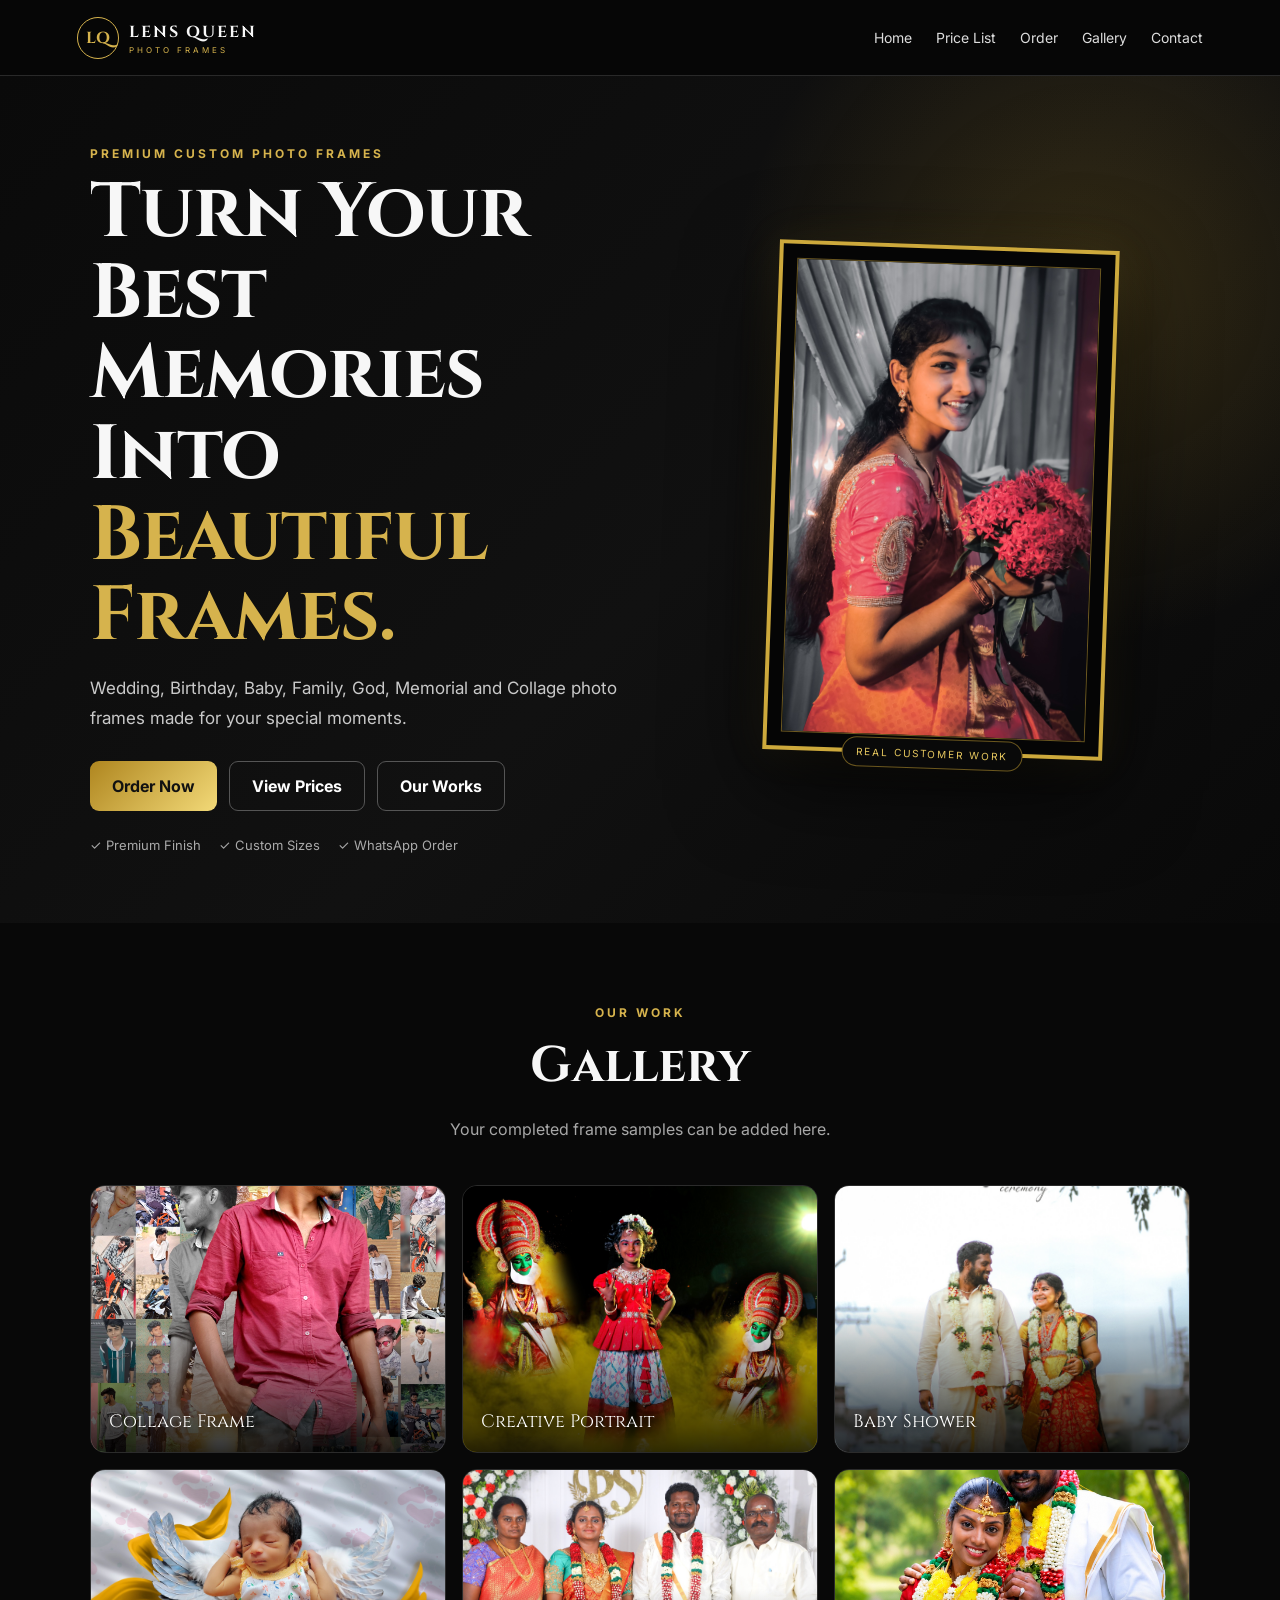
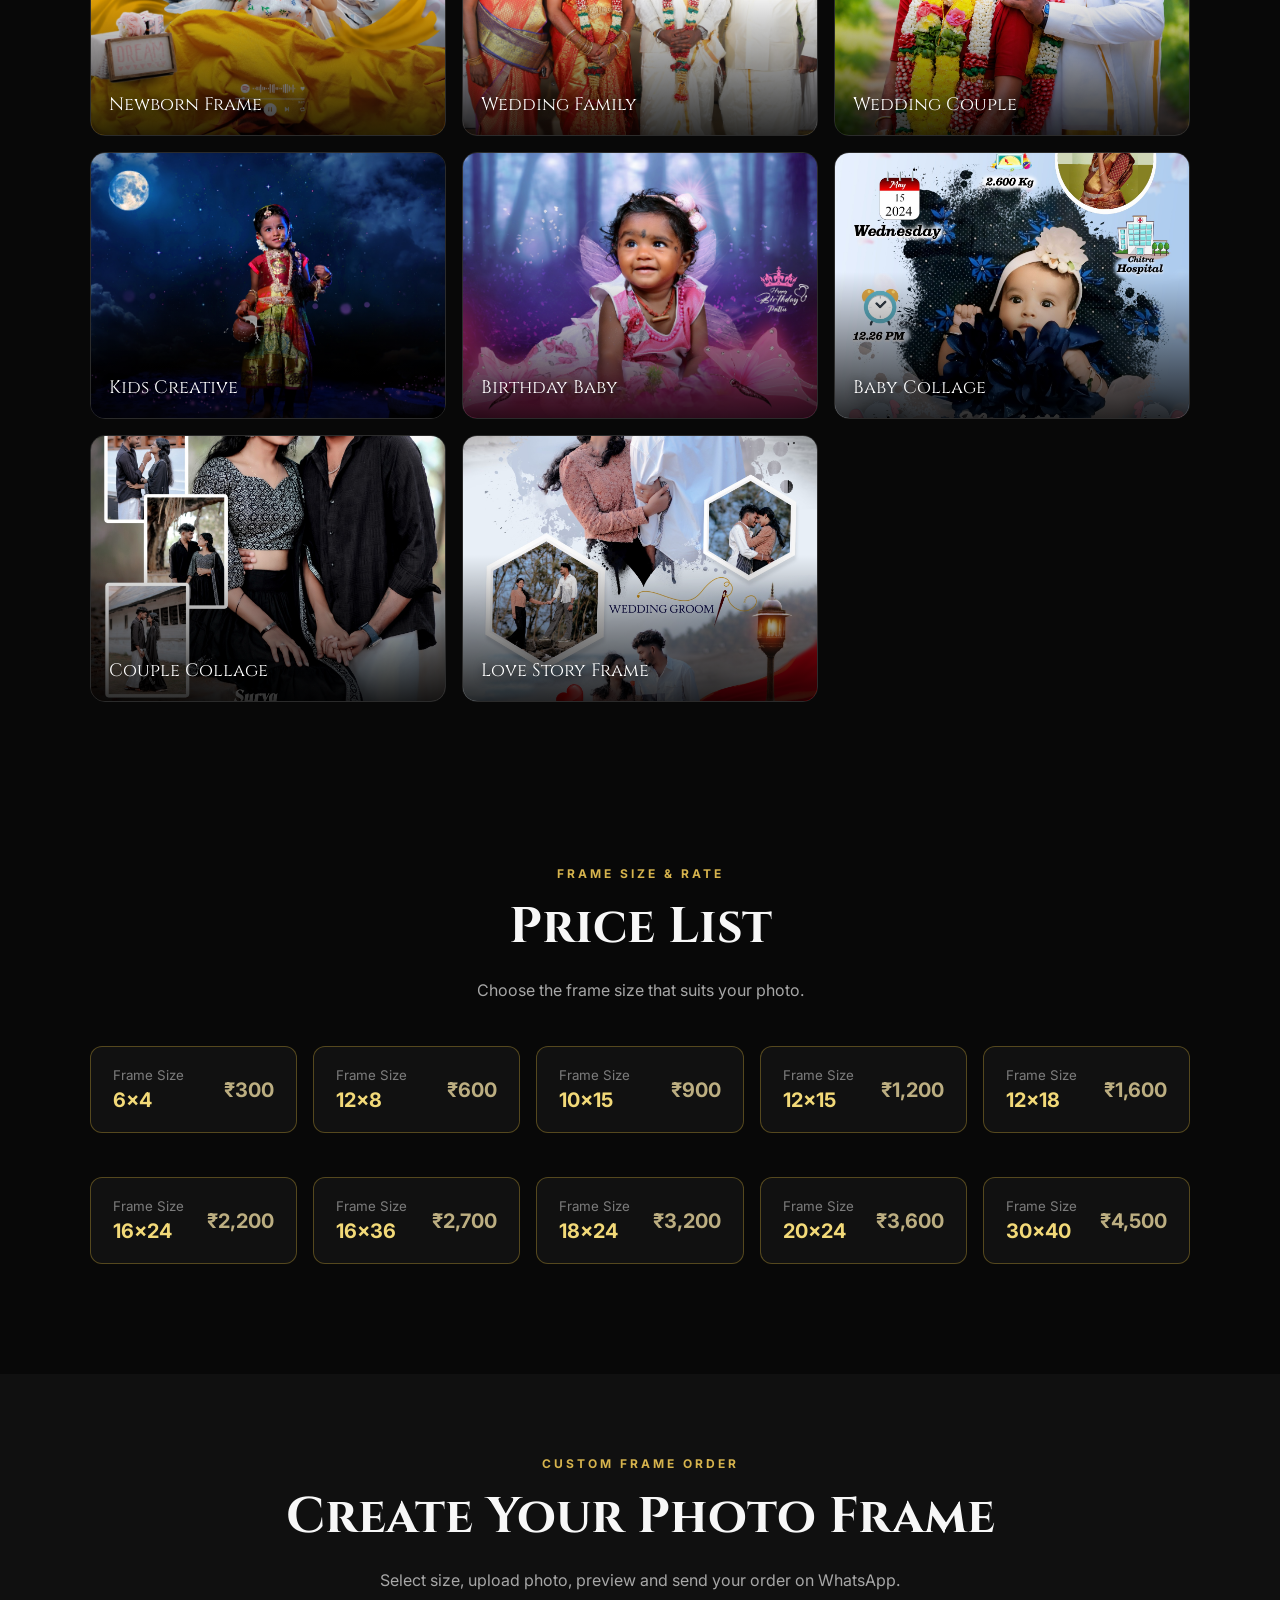
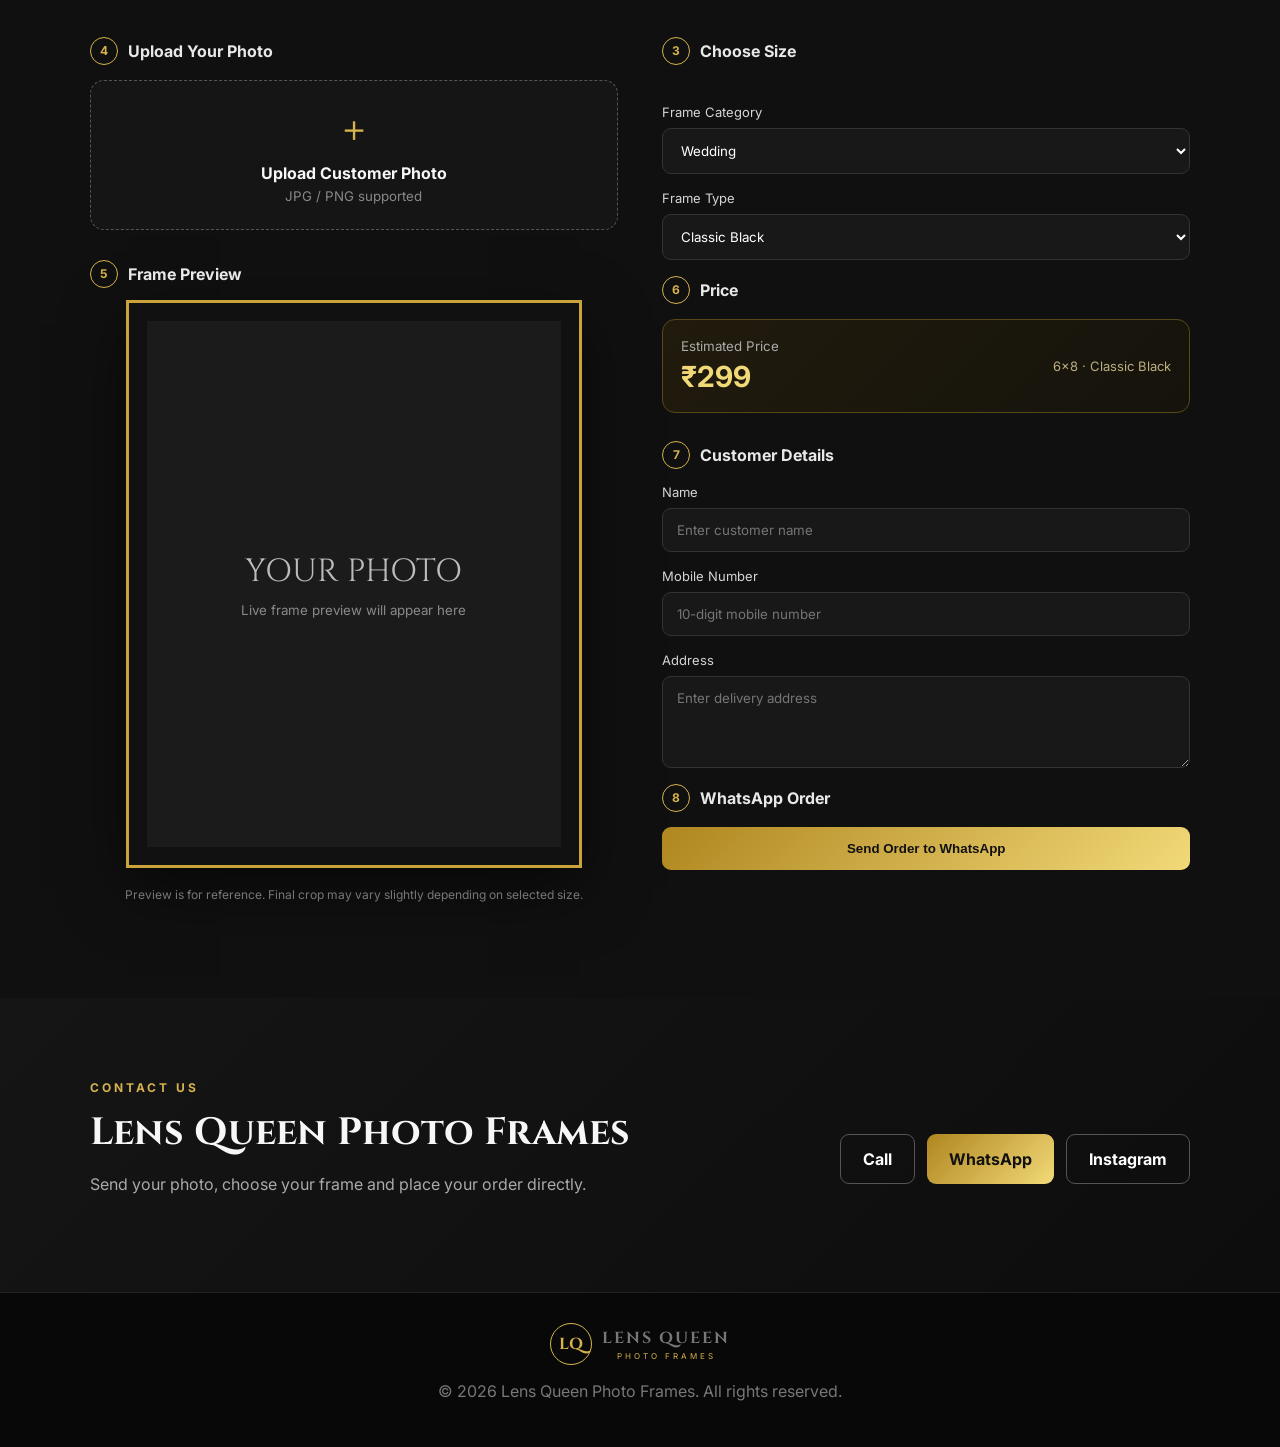
==== commit ea454813: "Add files via upload" ====
--- a/photo-frames/index.html
+++ b/photo-frames/index.html
@@ -9,6 +9,30 @@
   <link rel="preconnect" href="https://fonts.gstatic.com" crossorigin>
   <link href="https://fonts.googleapis.com/css2?family=Cinzel:wght@600;700&family=Inter:wght@400;500;600;700&display=swap" rel="stylesheet">
   <link rel="stylesheet" href="style.css">
+
+<style>
+#prices .size-grid{
+  display:grid;
+  grid-template-columns:repeat(auto-fit,minmax(180px,1fr));
+  gap:16px;
+  max-width:1100px;
+  margin:28px auto 0;
+}
+#prices .price-card{
+  display:flex;
+  align-items:center;
+  justify-content:space-between;
+  gap:18px;
+  padding:20px 22px;
+  border:1px solid rgba(212,175,55,.35);
+  border-radius:12px;
+  background:#111;
+}
+#prices .price-card small{display:block;opacity:.7;margin-bottom:5px}
+#prices .price-card strong{display:block;font-size:20px}
+#prices .price-card span{font-size:20px;font-weight:700}
+</style>
+
 </head>
 <body>
 
@@ -73,17 +97,17 @@
 
     
     <div class="gallery-grid">
-      <button class="gallery-card real" data-full="gallery/gallery-01.jpg"><img src="gallery/gallery-01.jpg" alt="Collage Frame"><span>Collage Frame</span></button>
-      <button class="gallery-card real" data-full="gallery/gallery-02.jpg"><img src="gallery/gallery-02.jpg" alt="Creative Portrait"><span>Creative Portrait</span></button>
-      <button class="gallery-card real" data-full="gallery/gallery-03.jpg"><img src="gallery/gallery-03.jpg" alt="Baby Shower"><span>Baby Shower</span></button>
-      <button class="gallery-card real" data-full="gallery/gallery-04.jpg"><img src="gallery/gallery-04.jpg" alt="Newborn Frame"><span>Newborn Frame</span></button>
-      <button class="gallery-card real" data-full="gallery/gallery-05.jpg"><img src="gallery/gallery-05.jpg" alt="Wedding Family"><span>Wedding Family</span></button>
-      <button class="gallery-card real" data-full="gallery/gallery-06.jpg"><img src="gallery/gallery-06.jpg" alt="Wedding Couple"><span>Wedding Couple</span></button>
-      <button class="gallery-card real" data-full="gallery/gallery-07.jpg"><img src="gallery/gallery-07.jpg" alt="Kids Creative"><span>Kids Creative</span></button>
-      <button class="gallery-card real" data-full="gallery/gallery-08.jpg"><img src="gallery/gallery-08.jpg" alt="Birthday Baby"><span>Birthday Baby</span></button>
-      <button class="gallery-card real" data-full="gallery/gallery-09.jpg"><img src="gallery/gallery-09.jpg" alt="Baby Collage"><span>Baby Collage</span></button>
-      <button class="gallery-card real" data-full="gallery/gallery-10.jpg"><img src="gallery/gallery-10.jpg" alt="Couple Collage"><span>Couple Collage</span></button>
-      <button class="gallery-card real" data-full="gallery/gallery-11.jpg"><img src="gallery/gallery-11.jpg" alt="Love Story Frame"><span>Love Story Frame</span></button>
+      <button class="gallery-card real" data-full="https://boopathiraja63.github.io/lens-queen-photography/photo-frames/gallery/gallery-01.jpg"><img src="https://boopathiraja63.github.io/lens-queen-photography/photo-frames/gallery/gallery-01.jpg" alt="Collage Frame"><span>Collage Frame</span></button>
+      <button class="gallery-card real" data-full="https://boopathiraja63.github.io/lens-queen-photography/photo-frames/gallery/gallery-02.jpg"><img src="https://boopathiraja63.github.io/lens-queen-photography/photo-frames/gallery/gallery-02.jpg" alt="Creative Portrait"><span>Creative Portrait</span></button>
+      <button class="gallery-card real" data-full="https://boopathiraja63.github.io/lens-queen-photography/photo-frames/gallery/gallery-03.jpg"><img src="https://boopathiraja63.github.io/lens-queen-photography/photo-frames/gallery/gallery-03.jpg" alt="Baby Shower"><span>Baby Shower</span></button>
+      <button class="gallery-card real" data-full="https://boopathiraja63.github.io/lens-queen-photography/photo-frames/gallery/gallery-04.jpg"><img src="https://boopathiraja63.github.io/lens-queen-photography/photo-frames/gallery/gallery-04.jpg" alt="Newborn Frame"><span>Newborn Frame</span></button>
+      <button class="gallery-card real" data-full="https://boopathiraja63.github.io/lens-queen-photography/photo-frames/gallery/gallery-05.jpg"><img src="https://boopathiraja63.github.io/lens-queen-photography/photo-frames/gallery/gallery-05.jpg" alt="Wedding Family"><span>Wedding Family</span></button>
+      <button class="gallery-card real" data-full="https://boopathiraja63.github.io/lens-queen-photography/photo-frames/gallery/gallery-06.jpg"><img src="https://boopathiraja63.github.io/lens-queen-photography/photo-frames/gallery/gallery-06.jpg" alt="Wedding Couple"><span>Wedding Couple</span></button>
+      <button class="gallery-card real" data-full="https://boopathiraja63.github.io/lens-queen-photography/photo-frames/gallery/gallery-07.jpg"><img src="https://boopathiraja63.github.io/lens-queen-photography/photo-frames/gallery/gallery-07.jpg" alt="Kids Creative"><span>Kids Creative</span></button>
+      <button class="gallery-card real" data-full="https://boopathiraja63.github.io/lens-queen-photography/photo-frames/gallery/gallery-08.jpg"><img src="https://boopathiraja63.github.io/lens-queen-photography/photo-frames/gallery/gallery-08.jpg" alt="Birthday Baby"><span>Birthday Baby</span></button>
+      <button class="gallery-card real" data-full="https://boopathiraja63.github.io/lens-queen-photography/photo-frames/gallery/gallery-09.jpg"><img src="https://boopathiraja63.github.io/lens-queen-photography/photo-frames/gallery/gallery-09.jpg" alt="Baby Collage"><span>Baby Collage</span></button>
+      <button class="gallery-card real" data-full="https://boopathiraja63.github.io/lens-queen-photography/photo-frames/gallery/gallery-10.jpg"><img src="https://boopathiraja63.github.io/lens-queen-photography/photo-frames/gallery/gallery-10.jpg" alt="Couple Collage"><span>Couple Collage</span></button>
+      <button class="gallery-card real" data-full="https://boopathiraja63.github.io/lens-queen-photography/photo-frames/gallery/gallery-11.jpg"><img src="https://boopathiraja63.github.io/lens-queen-photography/photo-frames/gallery/gallery-11.jpg" alt="Love Story Frame"><span>Love Story Frame</span></button>
     </div>
     <div class="lightbox" id="lightbox" aria-hidden="true">
       <button class="lightbox-close" id="lightboxClose" aria-label="Close">×</button>
@@ -268,5 +292,31 @@
 </footer>
 
 <script src="script.js"></script>
+
+<script>
+document.addEventListener("DOMContentLoaded", function () {
+  const box = document.getElementById("lightbox");
+  const img = document.getElementById("lightboxImage");
+  const close = document.getElementById("lightboxClose");
+  document.querySelectorAll(".gallery-card[data-full]").forEach(function(card){
+    card.addEventListener("click", function(){
+      if (!box || !img) return;
+      img.src = card.getAttribute("data-full");
+      box.setAttribute("aria-hidden","false");
+      box.classList.add("open");
+      box.style.display = "flex";
+    });
+  });
+  function closeBox(){
+    if (!box) return;
+    box.setAttribute("aria-hidden","true");
+    box.classList.remove("open");
+    box.style.display = "none";
+  }
+  if (close) close.addEventListener("click", closeBox);
+  if (box) box.addEventListener("click", function(e){ if(e.target === box) closeBox(); });
+});
+</script>
+
 </body>
 </html>
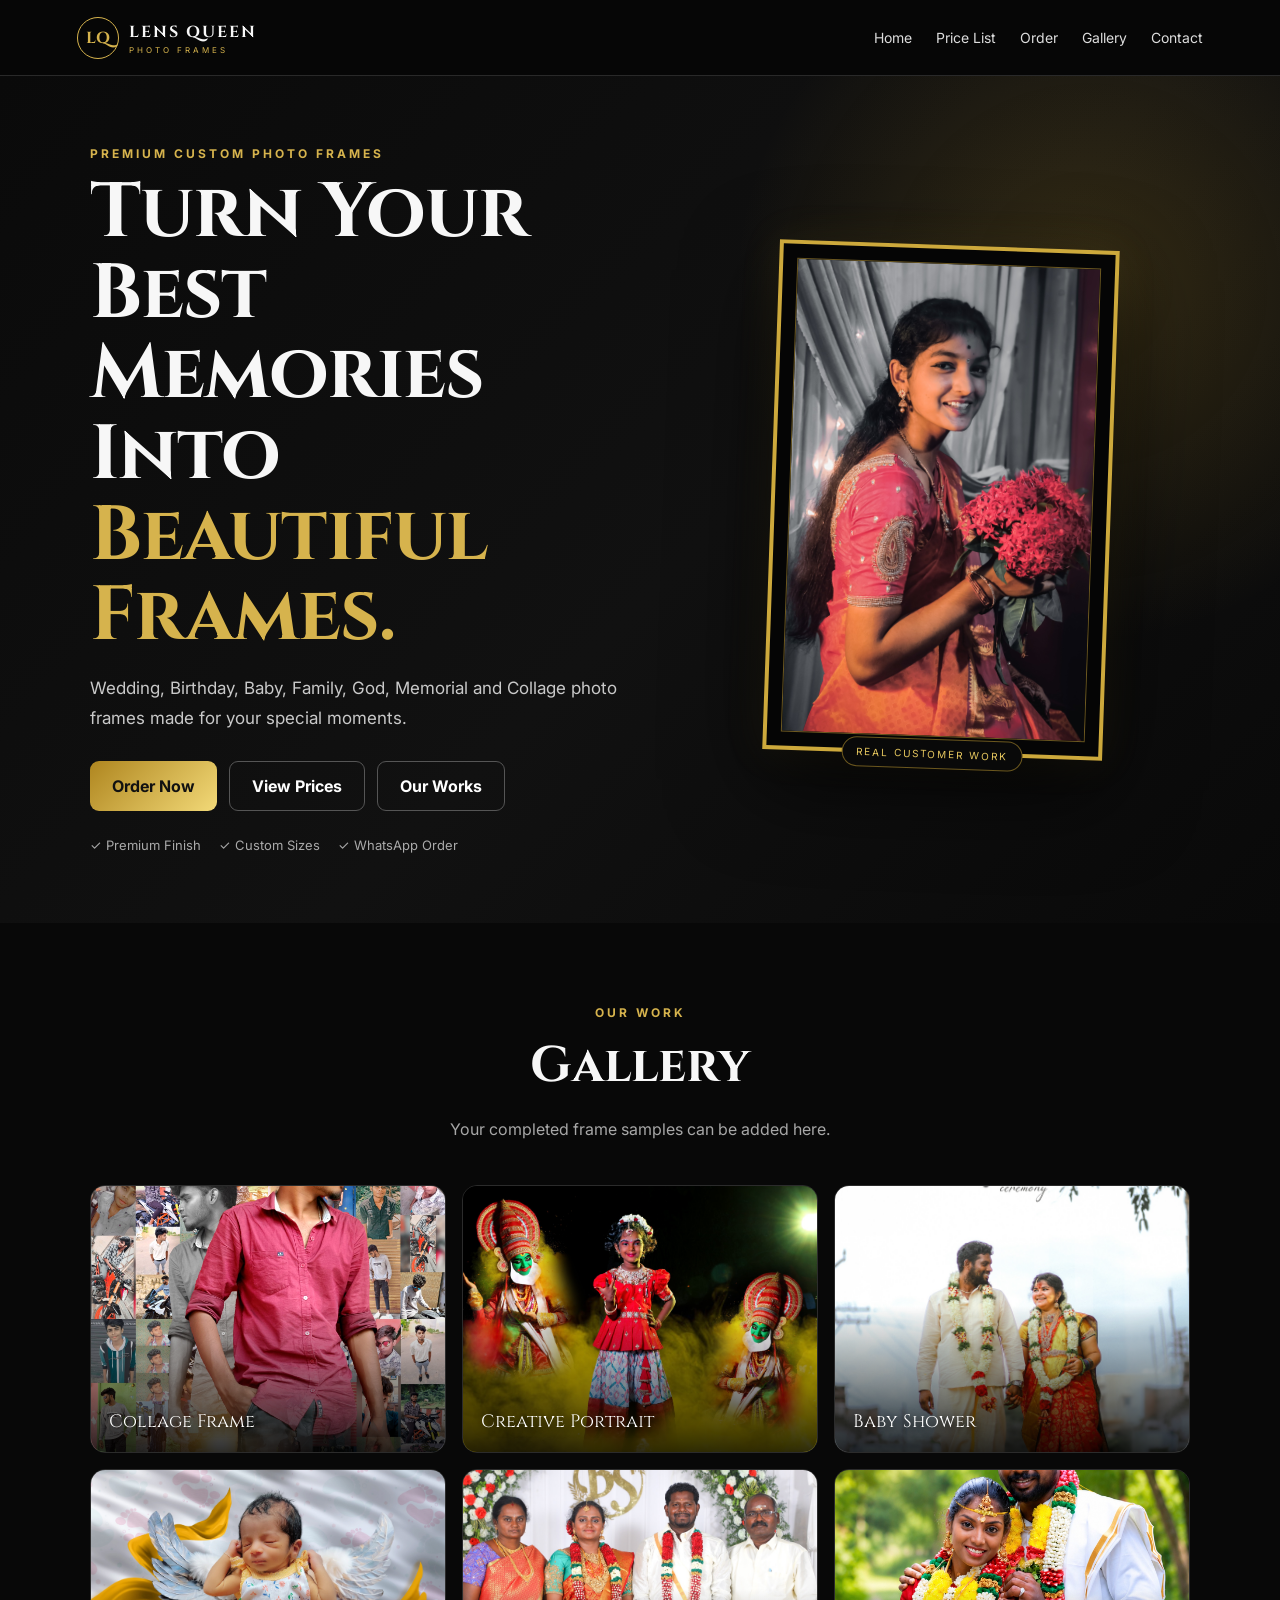
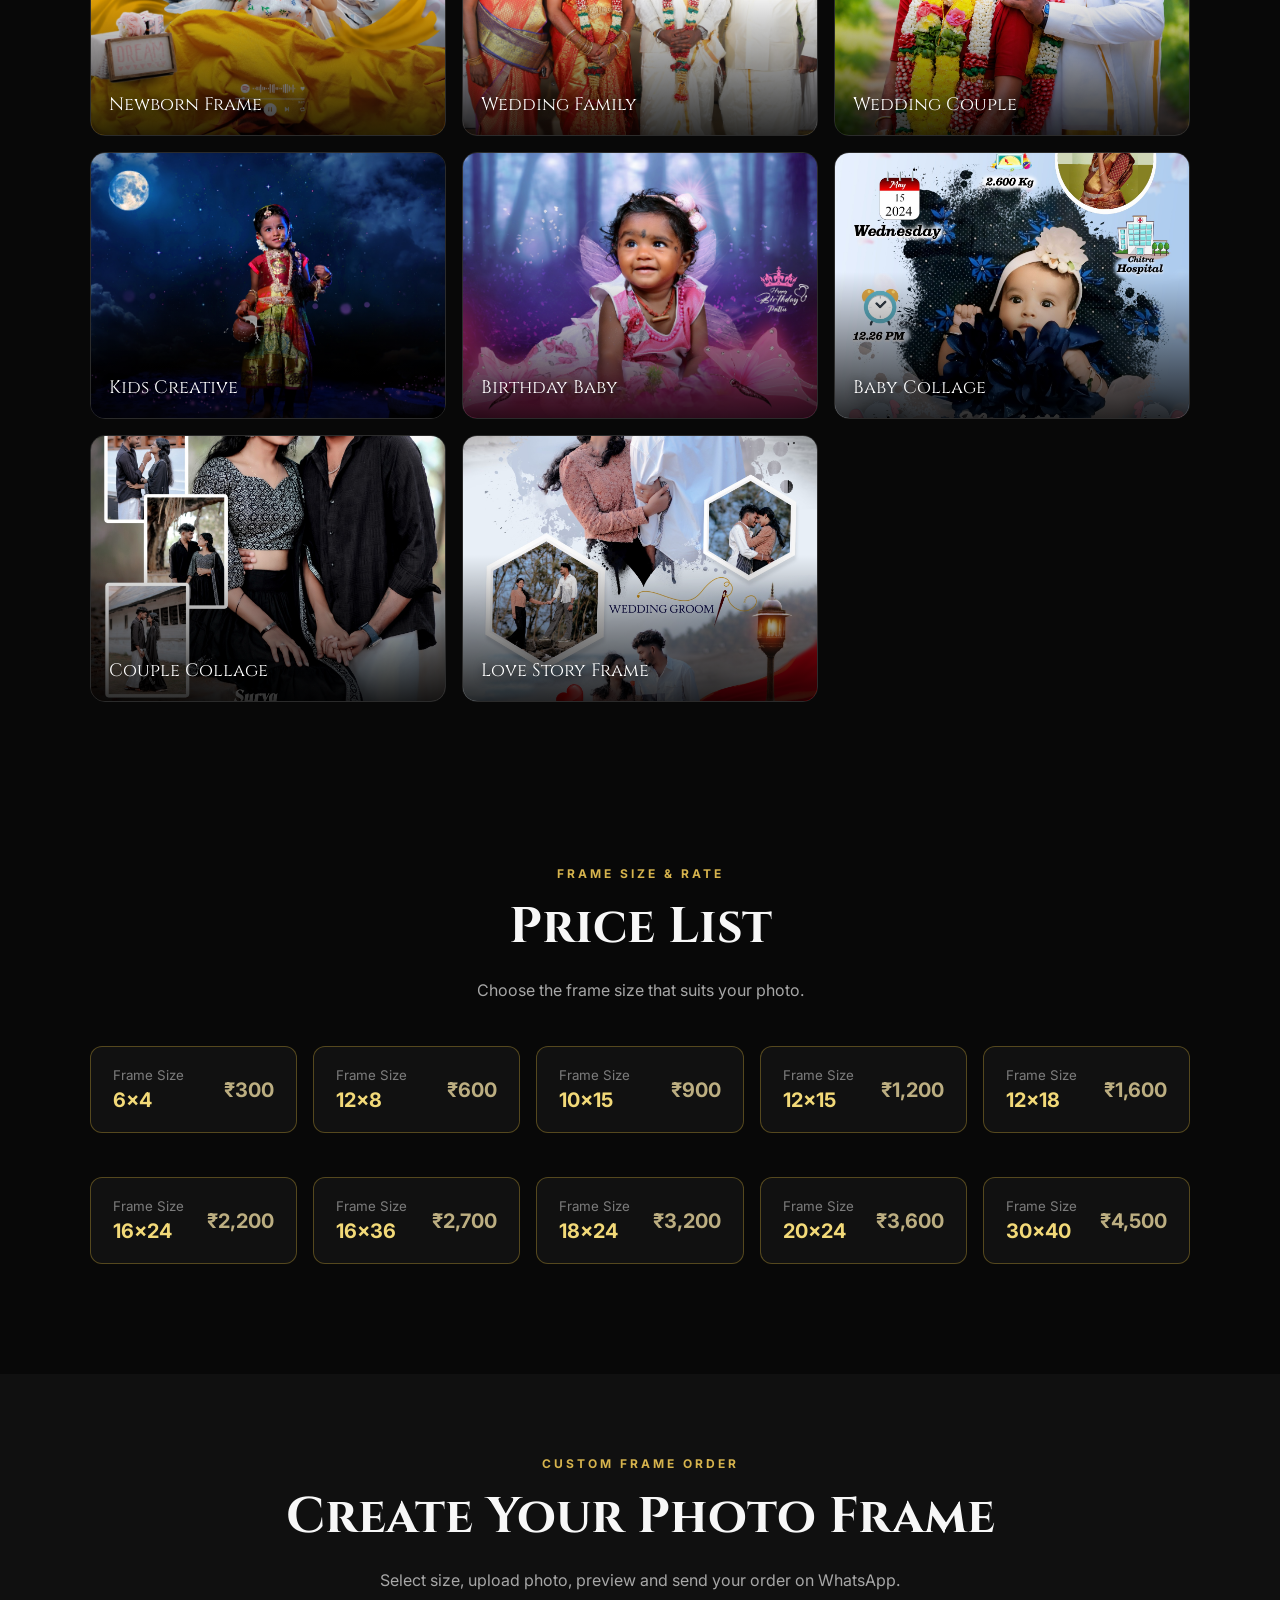
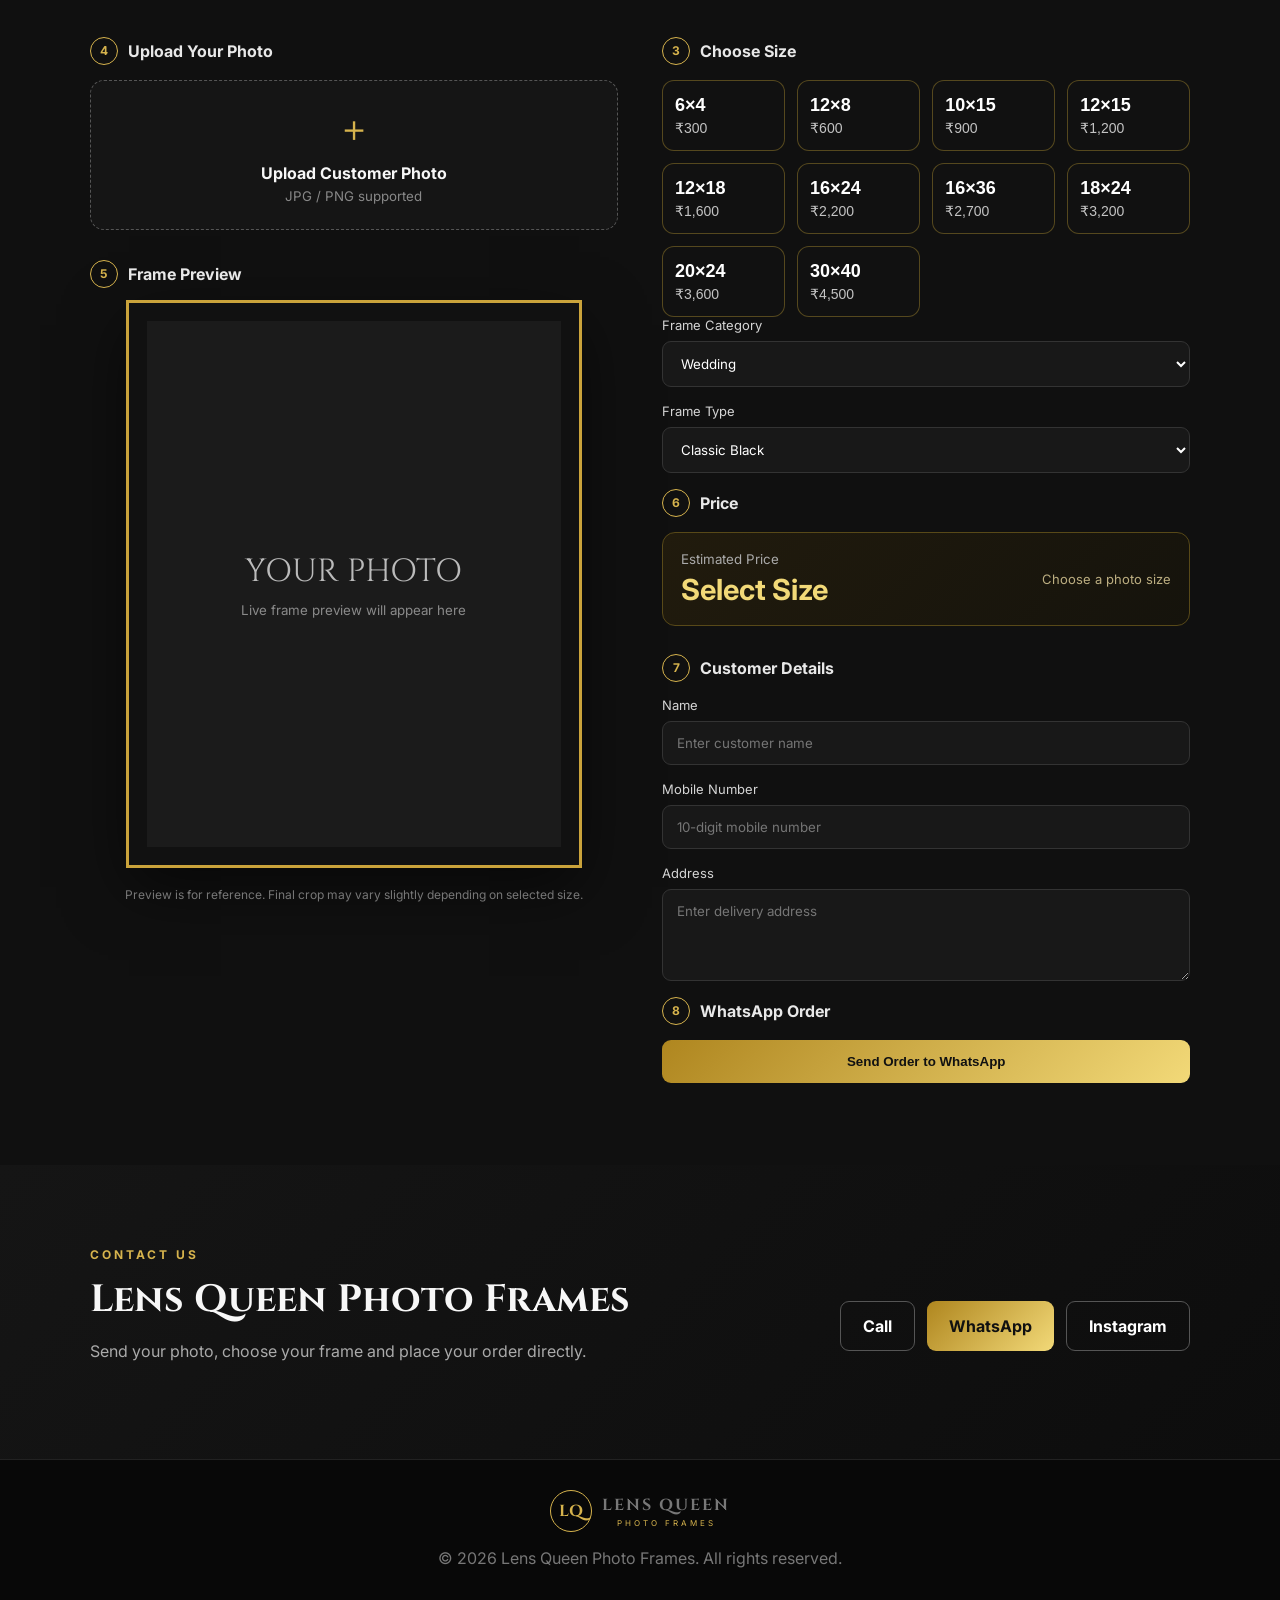
==== commit 265cb927: "Add files via upload" ====
--- a/photo-frames/index.html
+++ b/photo-frames/index.html
@@ -31,6 +31,85 @@
 #prices .price-card small{display:block;opacity:.7;margin-bottom:5px}
 #prices .price-card strong{display:block;font-size:20px}
 #prices .price-card span{font-size:20px;font-weight:700}
+</style>
+
+
+<style>
+#order .order-size-grid{
+  display:grid;
+  grid-template-columns:repeat(auto-fit,minmax(120px,1fr));
+  gap:12px;
+  margin-top:12px;
+}
+#order .order-size-btn{
+  border:1px solid rgba(212,175,55,.35);
+  background:#111;
+  color:#fff;
+  border-radius:12px;
+  padding:14px 12px;
+  cursor:pointer;
+  text-align:left;
+}
+#order .order-size-btn span{
+  display:block;
+  font-size:18px;
+  font-weight:700;
+  margin-bottom:4px;
+}
+#order .order-size-btn small{
+  opacity:.75;
+  font-size:14px;
+}
+#order .order-size-btn.selected{
+  border-color:#d4af37;
+  box-shadow:0 0 0 2px rgba(212,175,55,.18);
+}
+</style>
+
+
+<style>
+#lightbox .lightbox-content{
+  max-width:min(88vw,1000px);
+  max-height:90vh;
+  display:flex;
+  flex-direction:column;
+  align-items:center;
+  gap:12px;
+}
+#lightbox .lightbox-content img{
+  max-width:100%;
+  max-height:78vh;
+  object-fit:contain;
+}
+#lightbox .lightbox-caption{
+  color:#fff;
+  font-size:18px;
+  font-weight:700;
+  text-align:center;
+  padding:8px 16px;
+}
+#lightbox .lightbox-nav{
+  position:fixed;
+  top:50%;
+  transform:translateY(-50%);
+  width:48px;
+  height:48px;
+  border-radius:50%;
+  border:1px solid rgba(255,255,255,.45);
+  background:rgba(0,0,0,.6);
+  color:#fff;
+  font-size:36px;
+  line-height:42px;
+  cursor:pointer;
+  z-index:10002;
+}
+#lightbox .lightbox-prev{left:18px}
+#lightbox .lightbox-next{right:18px}
+@media(max-width:600px){
+  #lightbox .lightbox-nav{width:42px;height:42px;font-size:30px}
+  #lightbox .lightbox-prev{left:8px}
+  #lightbox .lightbox-next{right:8px}
+}
 </style>
 
 </head>
@@ -111,7 +190,12 @@
     </div>
     <div class="lightbox" id="lightbox" aria-hidden="true">
       <button class="lightbox-close" id="lightboxClose" aria-label="Close">×</button>
-      <img id="lightboxImage" alt="Gallery preview">
+      <button class="lightbox-nav lightbox-prev" id="lightboxPrev" aria-label="Previous photo">‹</button>
+      <div class="lightbox-content">
+        <img id="lightboxImage" alt="Gallery preview">
+        <div class="lightbox-caption" id="lightboxCaption"></div>
+      </div>
+      <button class="lightbox-nav lightbox-next" id="lightboxNext" aria-label="Next photo">›</button>
     </div>
 
   </section>
@@ -205,7 +289,18 @@
       <div class="form-column">
         <div class="step-label"><span>3</span> Choose Size</div>
 
-        <div class="size-grid" id="sizeGrid"></div>
+        <div class="order-size-grid" id="sizeGrid">
+          <button type="button" class="order-size-btn" data-size="6×4" data-price="300"><span>6×4</span><small>₹300</small></button>
+          <button type="button" class="order-size-btn" data-size="12×8" data-price="600"><span>12×8</span><small>₹600</small></button>
+          <button type="button" class="order-size-btn" data-size="10×15" data-price="900"><span>10×15</span><small>₹900</small></button>
+          <button type="button" class="order-size-btn" data-size="12×15" data-price="1200"><span>12×15</span><small>₹1,200</small></button>
+          <button type="button" class="order-size-btn" data-size="12×18" data-price="1600"><span>12×18</span><small>₹1,600</small></button>
+          <button type="button" class="order-size-btn" data-size="16×24" data-price="2200"><span>16×24</span><small>₹2,200</small></button>
+          <button type="button" class="order-size-btn" data-size="16×36" data-price="2700"><span>16×36</span><small>₹2,700</small></button>
+          <button type="button" class="order-size-btn" data-size="18×24" data-price="3200"><span>18×24</span><small>₹3,200</small></button>
+          <button type="button" class="order-size-btn" data-size="20×24" data-price="3600"><span>20×24</span><small>₹3,600</small></button>
+          <button type="button" class="order-size-btn" data-size="30×40" data-price="4500"><span>30×40</span><small>₹4,500</small></button>
+        </div>
 
         <div class="form-group">
           <label for="category">Frame Category</label>
@@ -318,5 +413,143 @@
 });
 </script>
 
+
+<script>
+document.addEventListener("DOMContentLoaded", function () {
+  const sizeButtons = document.querySelectorAll("#order .order-size-btn");
+  const totalPrice = document.getElementById("totalPrice");
+  const priceBreakdown = document.getElementById("priceBreakdown");
+  const frameType = document.getElementById("frameType");
+  const photoUpload = document.getElementById("photoUpload");
+  const previewImage = document.getElementById("previewImage");
+  const previewPlaceholder = document.getElementById("previewPlaceholder");
+  const orderForm = document.getElementById("orderForm");
+
+  let selectedSize = "";
+  let basePrice = 0;
+
+  function updatePrice(){
+    const extra = frameType ? Number(frameType.selectedOptions[0].dataset.extra || 0) : 0;
+    const total = basePrice + extra;
+    if (totalPrice) totalPrice.textContent = total ? "₹" + total.toLocaleString("en-IN") : "Select Size";
+    if (priceBreakdown) {
+      const type = frameType ? frameType.value : "";
+      priceBreakdown.textContent = selectedSize ? (selectedSize + (type ? " · " + type : "")) : "Choose a photo size";
+    }
+  }
+
+  sizeButtons.forEach(function(btn){
+    btn.addEventListener("click", function(){
+      sizeButtons.forEach(b => b.classList.remove("selected"));
+      btn.classList.add("selected");
+      selectedSize = btn.dataset.size;
+      basePrice = Number(btn.dataset.price || 0);
+      updatePrice();
+    });
+  });
+
+  if (frameType) frameType.addEventListener("change", updatePrice);
+
+  if (photoUpload) {
+    photoUpload.addEventListener("change", function(){
+      const file = photoUpload.files && photoUpload.files[0];
+      if (!file || !previewImage) return;
+      const reader = new FileReader();
+      reader.onload = function(e){
+        previewImage.src = e.target.result;
+        previewImage.style.display = "block";
+        if (previewPlaceholder) previewPlaceholder.style.display = "none";
+      };
+      reader.readAsDataURL(file);
+    });
+  }
+
+  if (orderForm) {
+    orderForm.addEventListener("submit", function(e){
+      e.preventDefault();
+      if (!selectedSize) {
+        alert("Please select a photo size.");
+        return;
+      }
+      const name = document.getElementById("customerName")?.value.trim() || "";
+      const mobile = document.getElementById("mobile")?.value.trim() || "";
+      const address = document.getElementById("address")?.value.trim() || "";
+      const category = document.getElementById("category")?.value || "";
+      const type = frameType?.value || "";
+      const extra = frameType ? Number(frameType.selectedOptions[0].dataset.extra || 0) : 0;
+      const total = basePrice + extra;
+
+      const msg =
+`Lens Queen Photo Frame Order
+
+Name: ${name}
+Mobile: ${mobile}
+Address: ${address}
+Size: ${selectedSize}
+Category: ${category}
+Frame Type: ${type}
+Price: ₹${total.toLocaleString("en-IN")}`;
+
+      window.open("https://wa.me/916374727954?text=" + encodeURIComponent(msg), "_blank");
+    });
+  }
+
+  updatePrice();
+});
+</script>
+
+
+<script>
+document.addEventListener("DOMContentLoaded", function () {
+  const cards = Array.from(document.querySelectorAll(".gallery-card.real[data-full]"));
+  const box = document.getElementById("lightbox");
+  const image = document.getElementById("lightboxImage");
+  const caption = document.getElementById("lightboxCaption");
+  const prev = document.getElementById("lightboxPrev");
+  const next = document.getElementById("lightboxNext");
+  const close = document.getElementById("lightboxClose");
+  let current = 0;
+
+  function show(index){
+    if (!cards.length || !box || !image) return;
+    current = (index + cards.length) % cards.length;
+    const card = cards[current];
+    image.src = card.dataset.full;
+    const label = card.querySelector("span");
+    if (caption) caption.textContent = label ? label.textContent.trim() : "";
+    box.style.display = "flex";
+    box.classList.add("open");
+    box.setAttribute("aria-hidden","false");
+  }
+
+  function hide(){
+    if (!box) return;
+    box.style.display = "none";
+    box.classList.remove("open");
+    box.setAttribute("aria-hidden","true");
+  }
+
+  cards.forEach(function(card, index){
+    card.addEventListener("click", function(e){
+      e.preventDefault();
+      e.stopImmediatePropagation();
+      show(index);
+    }, true);
+  });
+
+  if (prev) prev.addEventListener("click", function(e){e.stopPropagation(); show(current - 1);});
+  if (next) next.addEventListener("click", function(e){e.stopPropagation(); show(current + 1);});
+  if (close) close.addEventListener("click", function(e){e.stopPropagation(); hide();});
+  if (box) box.addEventListener("click", function(e){if(e.target === box) hide();});
+
+  document.addEventListener("keydown", function(e){
+    if (!box || box.getAttribute("aria-hidden") === "true") return;
+    if (e.key === "ArrowLeft") show(current - 1);
+    if (e.key === "ArrowRight") show(current + 1);
+    if (e.key === "Escape") hide();
+  });
+});
+</script>
+
 </body>
 </html>
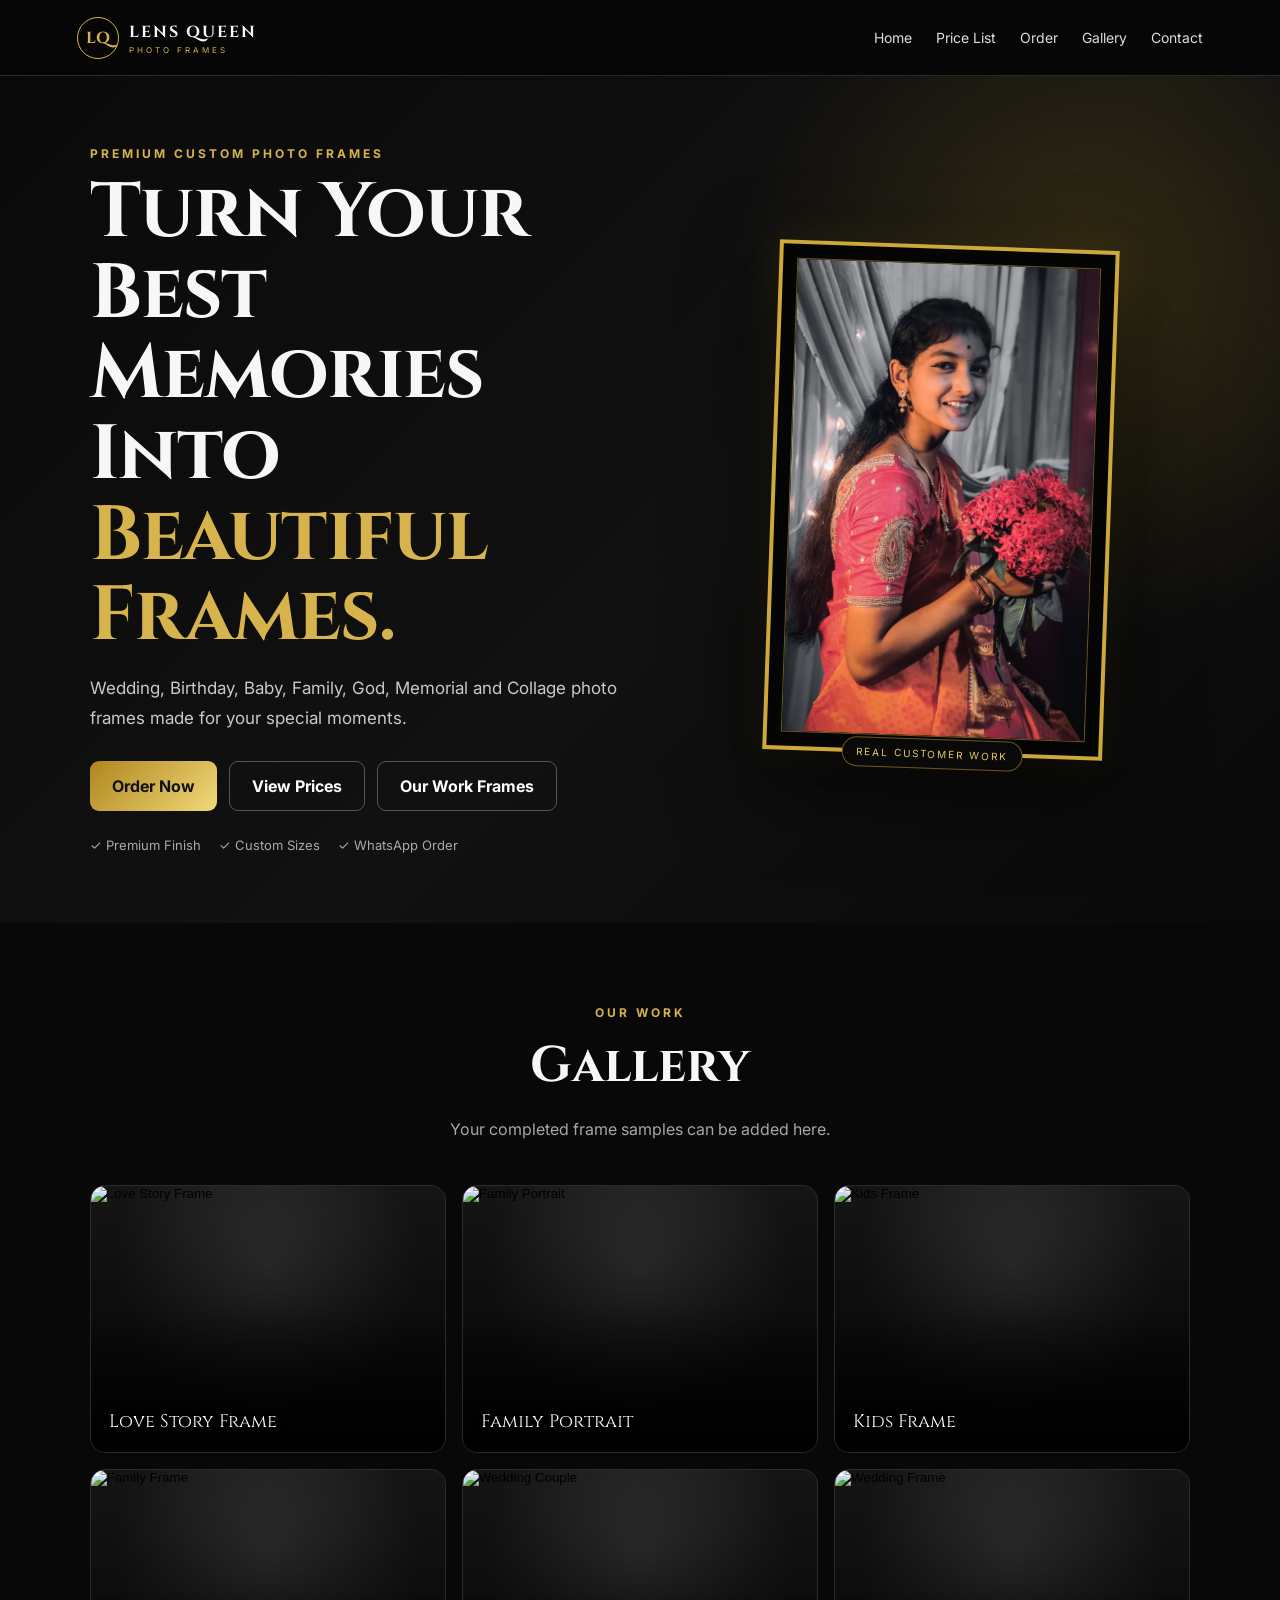
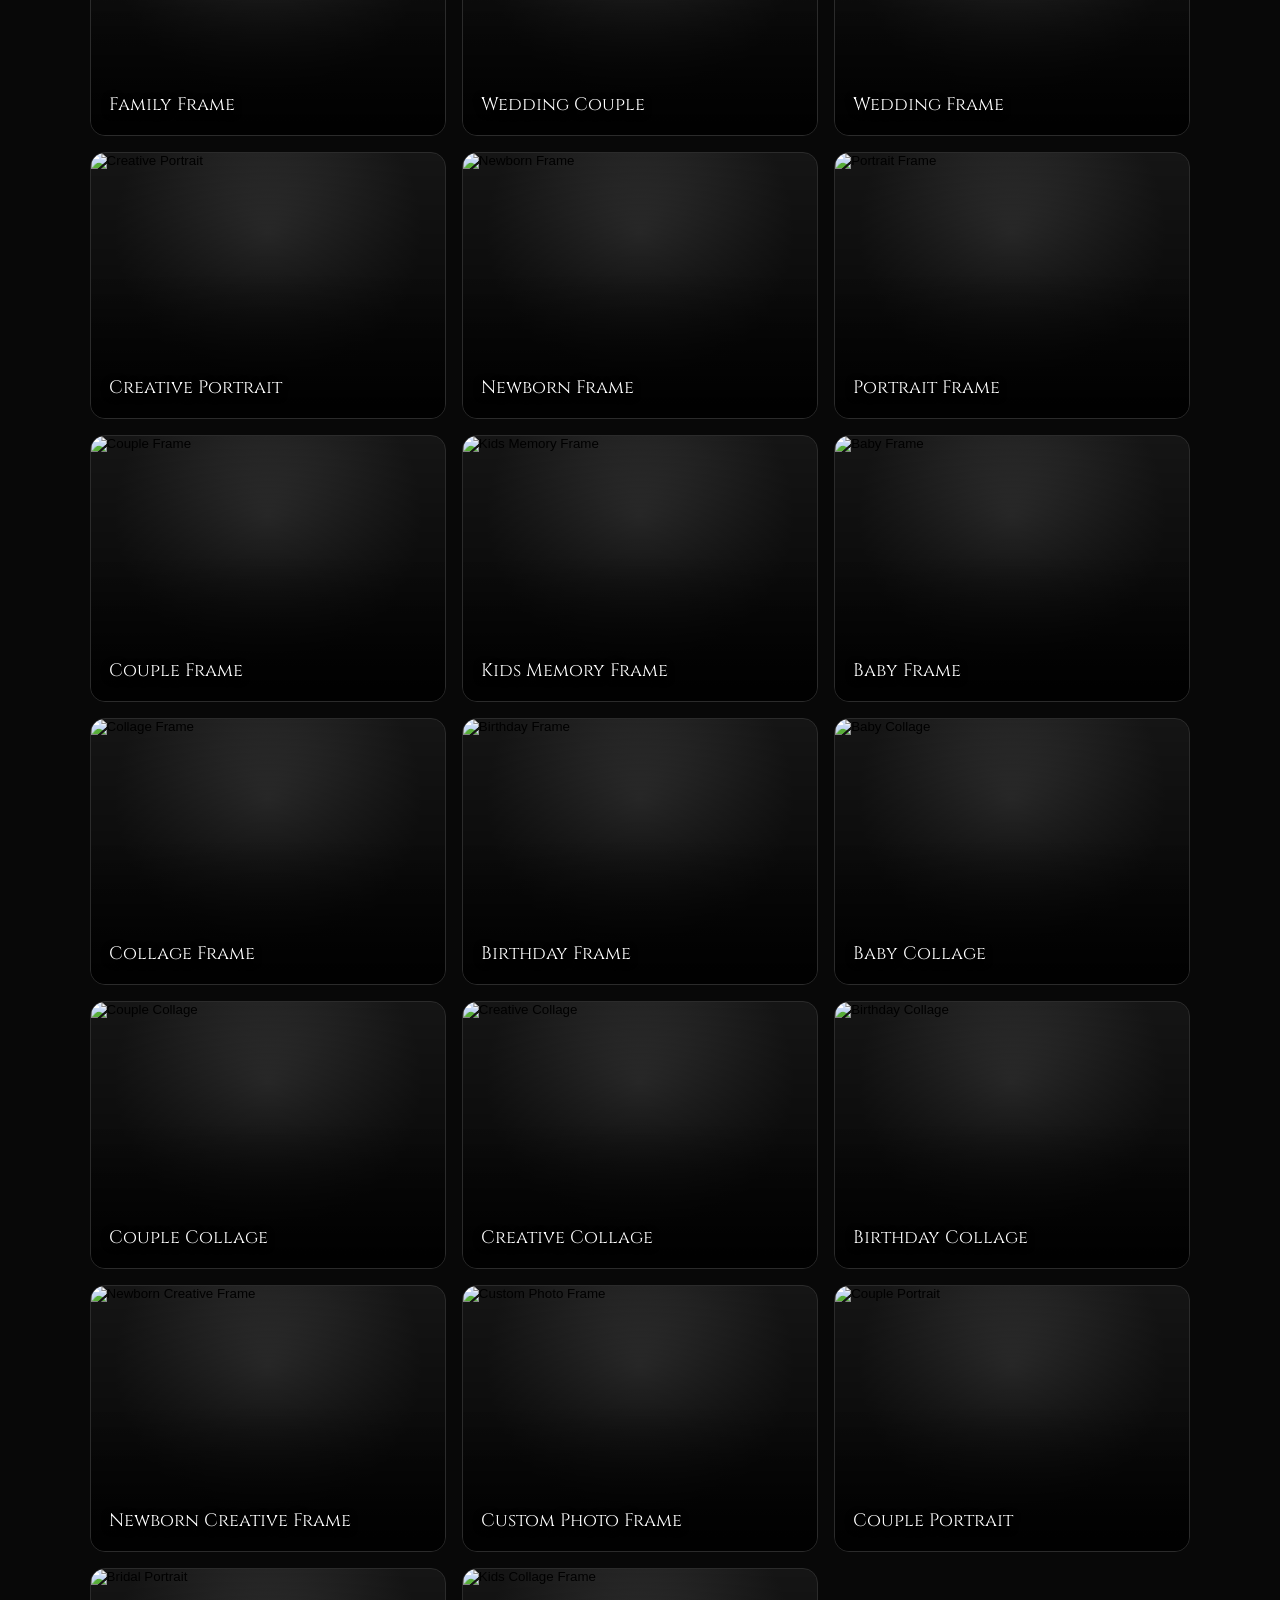
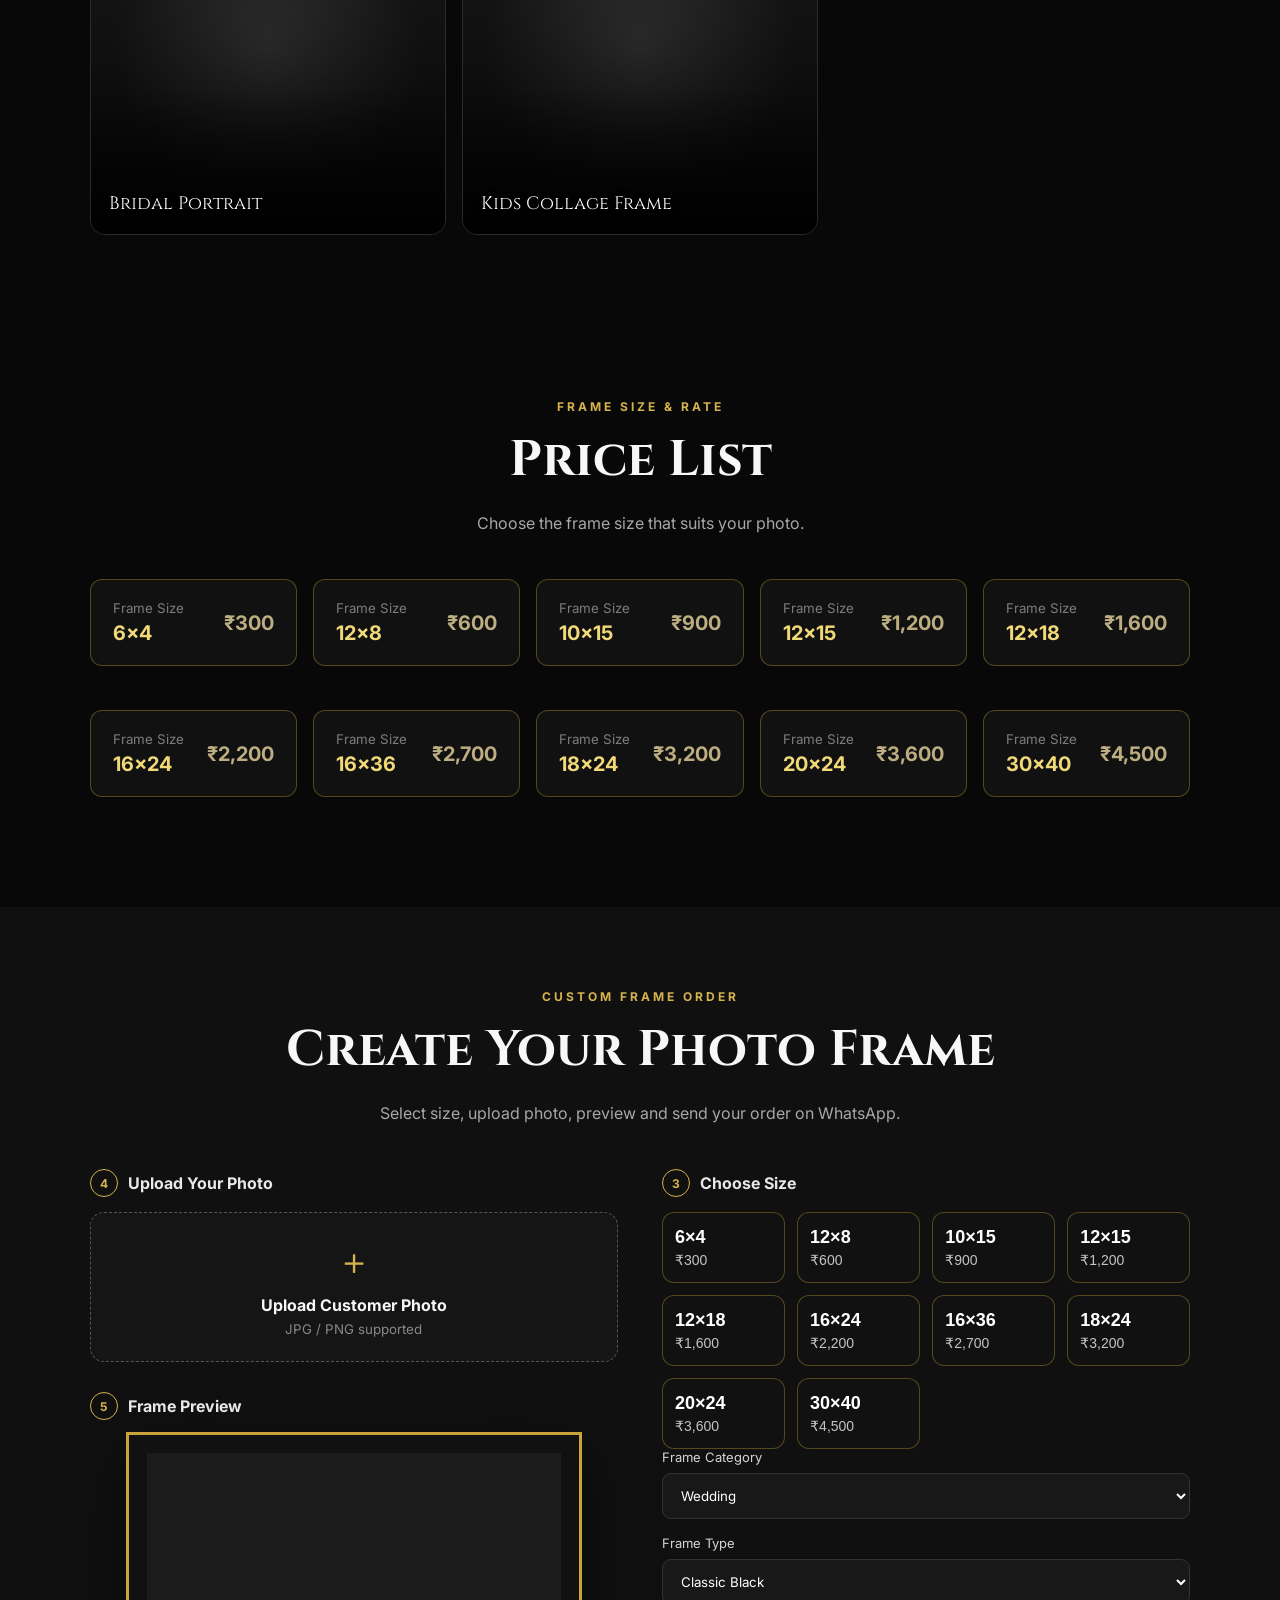
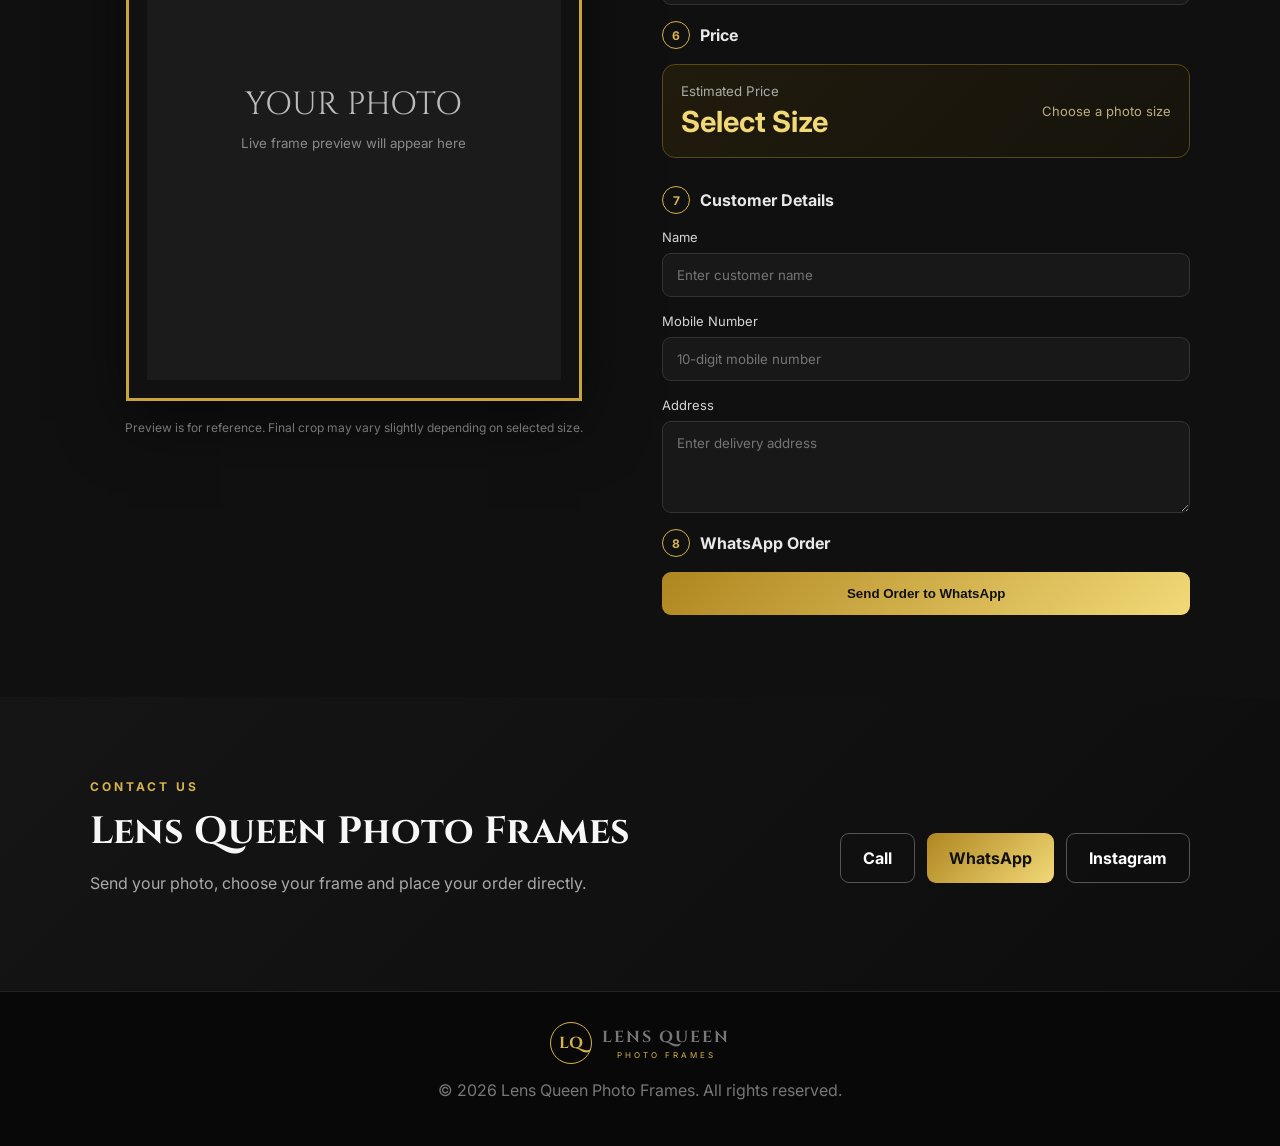
==== commit 3f8d0011: "Add files via upload" ====
--- a/photo-frames/index.html
+++ b/photo-frames/index.html
@@ -147,7 +147,7 @@
       <div class="hero-buttons">
         <a href="#order" class="btn btn-gold">Order Now</a>
         <a href="#prices" class="btn btn-outline">View Prices</a>
-        <a href="#gallery" class="btn btn-outline">Our Works</a>
+        <a href="#gallery" class="btn btn-outline">Our Work Frames</a>
       </div>
 
       <div class="hero-points">
@@ -176,17 +176,29 @@
 
     
     <div class="gallery-grid">
-      <button class="gallery-card real" data-full="https://boopathiraja63.github.io/lens-queen-photography/photo-frames/gallery/gallery-01.jpg"><img src="https://boopathiraja63.github.io/lens-queen-photography/photo-frames/gallery/gallery-01.jpg" alt="Collage Frame"><span>Collage Frame</span></button>
-      <button class="gallery-card real" data-full="https://boopathiraja63.github.io/lens-queen-photography/photo-frames/gallery/gallery-02.jpg"><img src="https://boopathiraja63.github.io/lens-queen-photography/photo-frames/gallery/gallery-02.jpg" alt="Creative Portrait"><span>Creative Portrait</span></button>
-      <button class="gallery-card real" data-full="https://boopathiraja63.github.io/lens-queen-photography/photo-frames/gallery/gallery-03.jpg"><img src="https://boopathiraja63.github.io/lens-queen-photography/photo-frames/gallery/gallery-03.jpg" alt="Baby Shower"><span>Baby Shower</span></button>
-      <button class="gallery-card real" data-full="https://boopathiraja63.github.io/lens-queen-photography/photo-frames/gallery/gallery-04.jpg"><img src="https://boopathiraja63.github.io/lens-queen-photography/photo-frames/gallery/gallery-04.jpg" alt="Newborn Frame"><span>Newborn Frame</span></button>
-      <button class="gallery-card real" data-full="https://boopathiraja63.github.io/lens-queen-photography/photo-frames/gallery/gallery-05.jpg"><img src="https://boopathiraja63.github.io/lens-queen-photography/photo-frames/gallery/gallery-05.jpg" alt="Wedding Family"><span>Wedding Family</span></button>
-      <button class="gallery-card real" data-full="https://boopathiraja63.github.io/lens-queen-photography/photo-frames/gallery/gallery-06.jpg"><img src="https://boopathiraja63.github.io/lens-queen-photography/photo-frames/gallery/gallery-06.jpg" alt="Wedding Couple"><span>Wedding Couple</span></button>
-      <button class="gallery-card real" data-full="https://boopathiraja63.github.io/lens-queen-photography/photo-frames/gallery/gallery-07.jpg"><img src="https://boopathiraja63.github.io/lens-queen-photography/photo-frames/gallery/gallery-07.jpg" alt="Kids Creative"><span>Kids Creative</span></button>
-      <button class="gallery-card real" data-full="https://boopathiraja63.github.io/lens-queen-photography/photo-frames/gallery/gallery-08.jpg"><img src="https://boopathiraja63.github.io/lens-queen-photography/photo-frames/gallery/gallery-08.jpg" alt="Birthday Baby"><span>Birthday Baby</span></button>
-      <button class="gallery-card real" data-full="https://boopathiraja63.github.io/lens-queen-photography/photo-frames/gallery/gallery-09.jpg"><img src="https://boopathiraja63.github.io/lens-queen-photography/photo-frames/gallery/gallery-09.jpg" alt="Baby Collage"><span>Baby Collage</span></button>
-      <button class="gallery-card real" data-full="https://boopathiraja63.github.io/lens-queen-photography/photo-frames/gallery/gallery-10.jpg"><img src="https://boopathiraja63.github.io/lens-queen-photography/photo-frames/gallery/gallery-10.jpg" alt="Couple Collage"><span>Couple Collage</span></button>
-      <button class="gallery-card real" data-full="https://boopathiraja63.github.io/lens-queen-photography/photo-frames/gallery/gallery-11.jpg"><img src="https://boopathiraja63.github.io/lens-queen-photography/photo-frames/gallery/gallery-11.jpg" alt="Love Story Frame"><span>Love Story Frame</span></button>
+      <button class="gallery-card real" data-full="gallery/customer-work-01.jpg"><img src="gallery/customer-work-01.jpg" alt="Love Story Frame"><span>Love Story Frame</span></button>
+      <button class="gallery-card real" data-full="gallery/customer-work-02.jpg"><img src="gallery/customer-work-02.jpg" alt="Family Portrait"><span>Family Portrait</span></button>
+      <button class="gallery-card real" data-full="gallery/customer-work-03.jpg"><img src="gallery/customer-work-03.jpg" alt="Kids Frame"><span>Kids Frame</span></button>
+      <button class="gallery-card real" data-full="gallery/customer-work-04.jpg"><img src="gallery/customer-work-04.jpg" alt="Family Frame"><span>Family Frame</span></button>
+      <button class="gallery-card real" data-full="gallery/customer-work-05.jpg"><img src="gallery/customer-work-05.jpg" alt="Wedding Couple"><span>Wedding Couple</span></button>
+      <button class="gallery-card real" data-full="gallery/customer-work-06.jpg"><img src="gallery/customer-work-06.jpg" alt="Wedding Frame"><span>Wedding Frame</span></button>
+      <button class="gallery-card real" data-full="gallery/customer-work-07.jpg"><img src="gallery/customer-work-07.jpg" alt="Creative Portrait"><span>Creative Portrait</span></button>
+      <button class="gallery-card real" data-full="gallery/customer-work-08.jpg"><img src="gallery/customer-work-08.jpg" alt="Newborn Frame"><span>Newborn Frame</span></button>
+      <button class="gallery-card real" data-full="gallery/customer-work-09.jpg"><img src="gallery/customer-work-09.jpg" alt="Portrait Frame"><span>Portrait Frame</span></button>
+      <button class="gallery-card real" data-full="gallery/customer-work-10.jpg"><img src="gallery/customer-work-10.jpg" alt="Couple Frame"><span>Couple Frame</span></button>
+      <button class="gallery-card real" data-full="gallery/customer-work-11.jpg"><img src="gallery/customer-work-11.jpg" alt="Kids Memory Frame"><span>Kids Memory Frame</span></button>
+      <button class="gallery-card real" data-full="gallery/customer-work-12.jpg"><img src="gallery/customer-work-12.jpg" alt="Baby Frame"><span>Baby Frame</span></button>
+      <button class="gallery-card real" data-full="gallery/customer-work-13.jpg"><img src="gallery/customer-work-13.jpg" alt="Collage Frame"><span>Collage Frame</span></button>
+      <button class="gallery-card real" data-full="gallery/customer-work-14.jpg"><img src="gallery/customer-work-14.jpg" alt="Birthday Frame"><span>Birthday Frame</span></button>
+      <button class="gallery-card real" data-full="gallery/customer-work-15.jpg"><img src="gallery/customer-work-15.jpg" alt="Baby Collage"><span>Baby Collage</span></button>
+      <button class="gallery-card real" data-full="gallery/customer-work-16.jpg"><img src="gallery/customer-work-16.jpg" alt="Couple Collage"><span>Couple Collage</span></button>
+      <button class="gallery-card real" data-full="gallery/customer-work-17.jpg"><img src="gallery/customer-work-17.jpg" alt="Creative Collage"><span>Creative Collage</span></button>
+      <button class="gallery-card real" data-full="gallery/customer-work-18.jpg"><img src="gallery/customer-work-18.jpg" alt="Birthday Collage"><span>Birthday Collage</span></button>
+      <button class="gallery-card real" data-full="gallery/customer-work-19.jpg"><img src="gallery/customer-work-19.jpg" alt="Newborn Creative Frame"><span>Newborn Creative Frame</span></button>
+      <button class="gallery-card real" data-full="gallery/customer-work-20.jpg"><img src="gallery/customer-work-20.jpg" alt="Custom Photo Frame"><span>Custom Photo Frame</span></button>
+      <button class="gallery-card real" data-full="gallery/customer-work-21.jpg"><img src="gallery/customer-work-21.jpg" alt="Couple Portrait"><span>Couple Portrait</span></button>
+      <button class="gallery-card real" data-full="gallery/customer-work-22.jpg"><img src="gallery/customer-work-22.jpg" alt="Bridal Portrait"><span>Bridal Portrait</span></button>
+      <button class="gallery-card real" data-full="gallery/customer-work-23.jpg"><img src="gallery/customer-work-23.jpg" alt="Kids Collage Frame"><span>Kids Collage Frame</span></button>
     </div>
     <div class="lightbox" id="lightbox" aria-hidden="true">
       <button class="lightbox-close" id="lightboxClose" aria-label="Close">×</button>
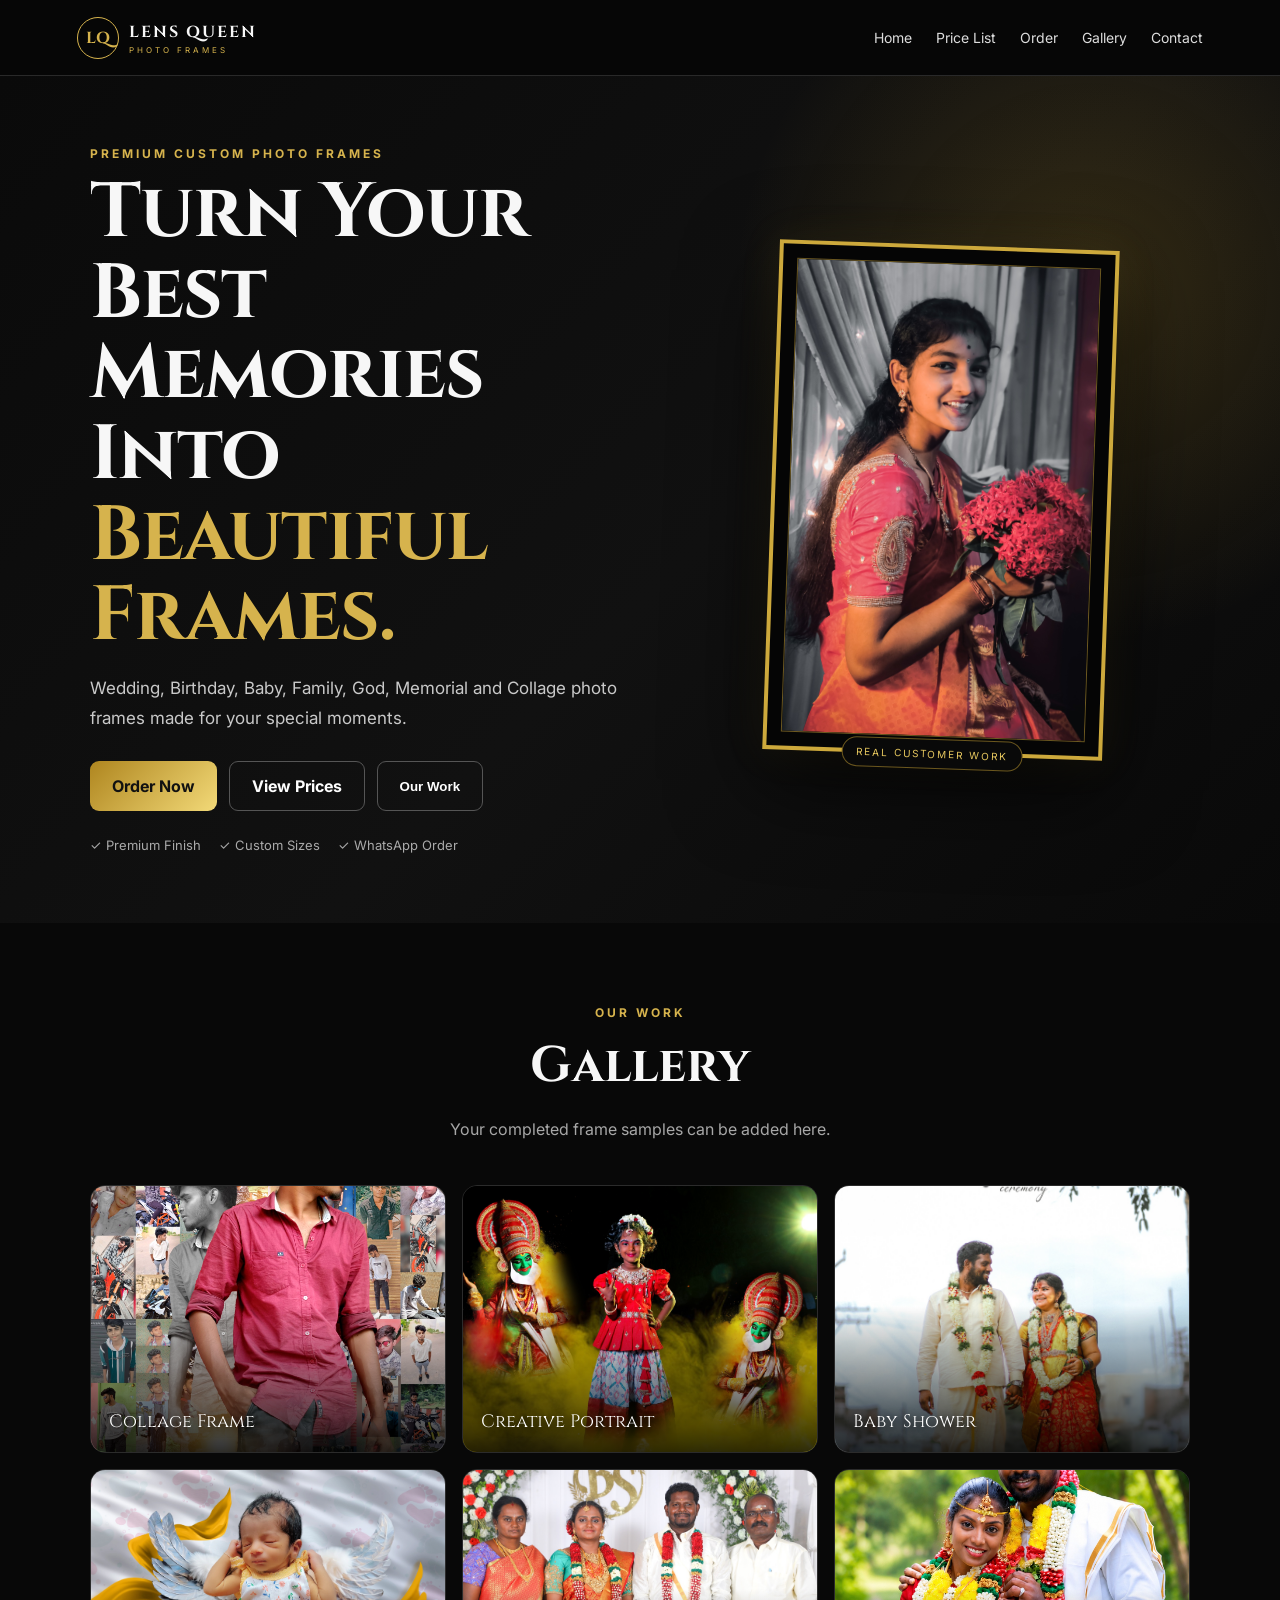
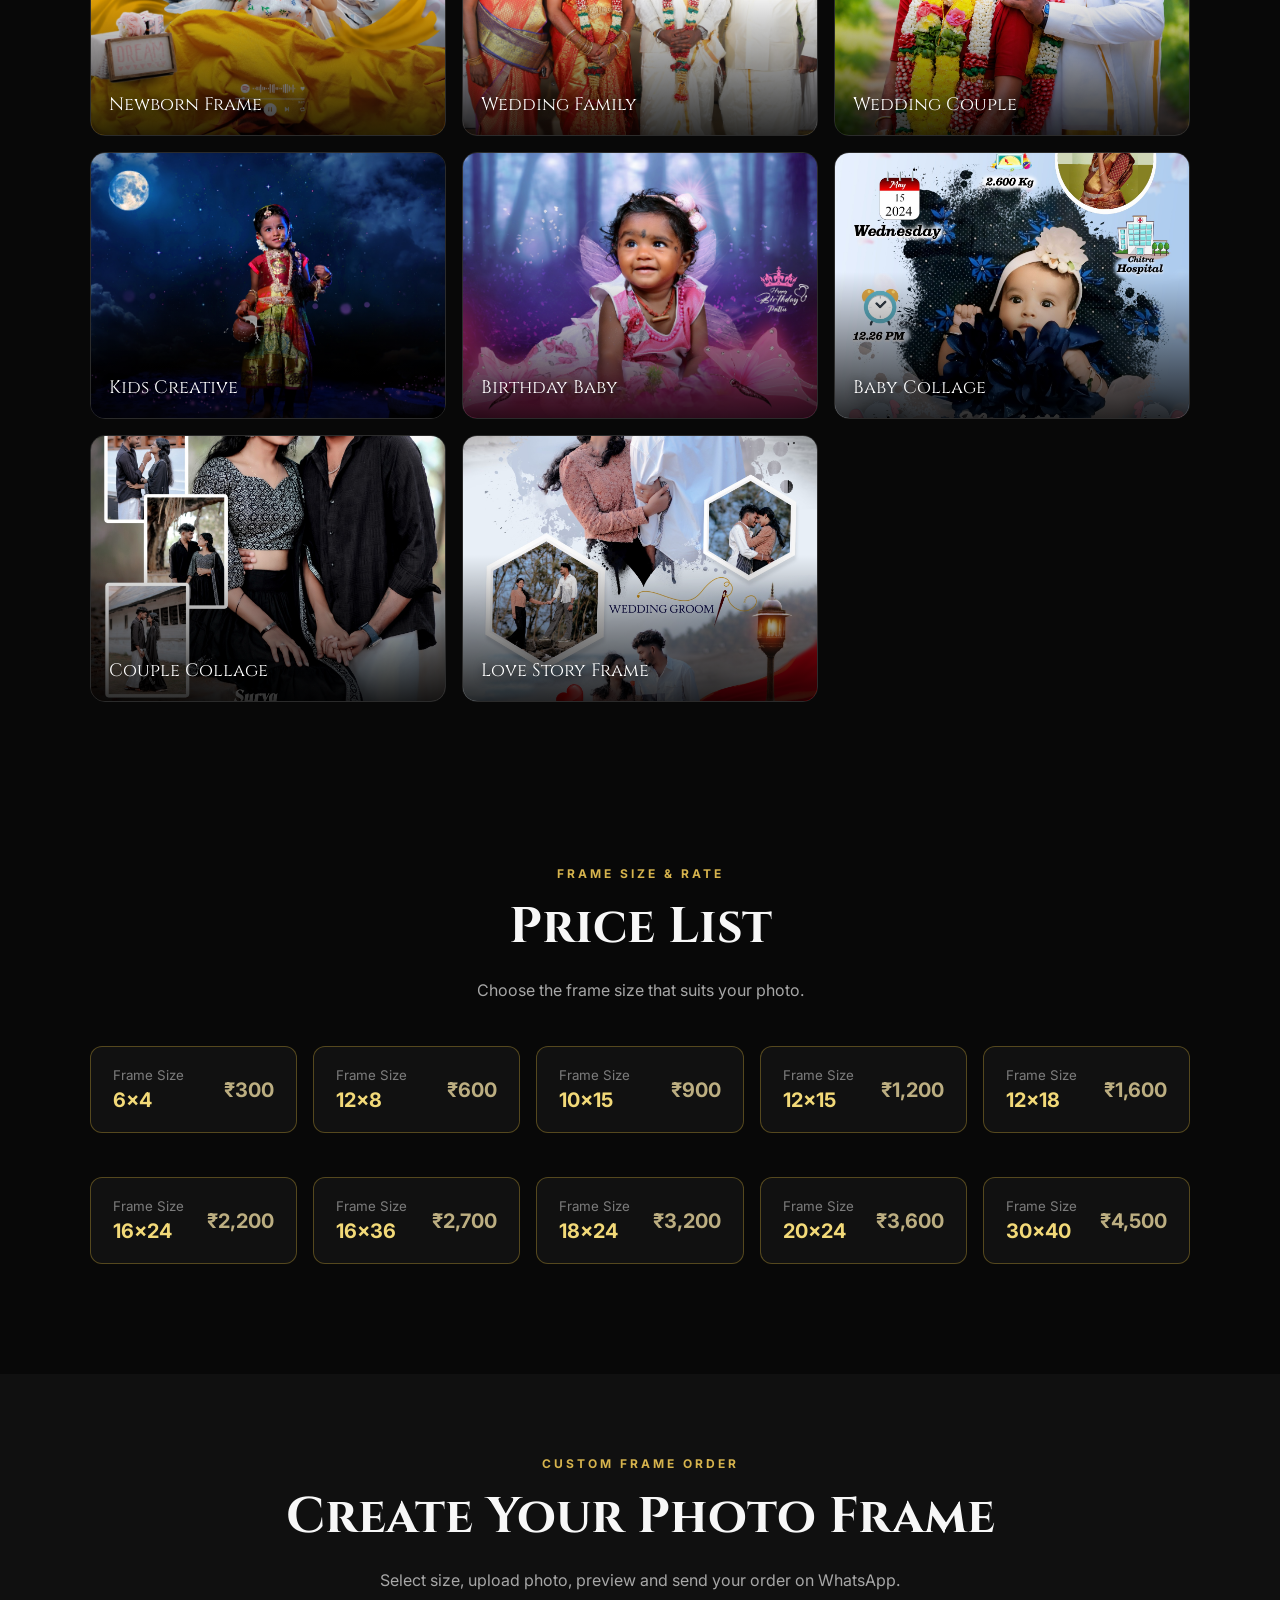
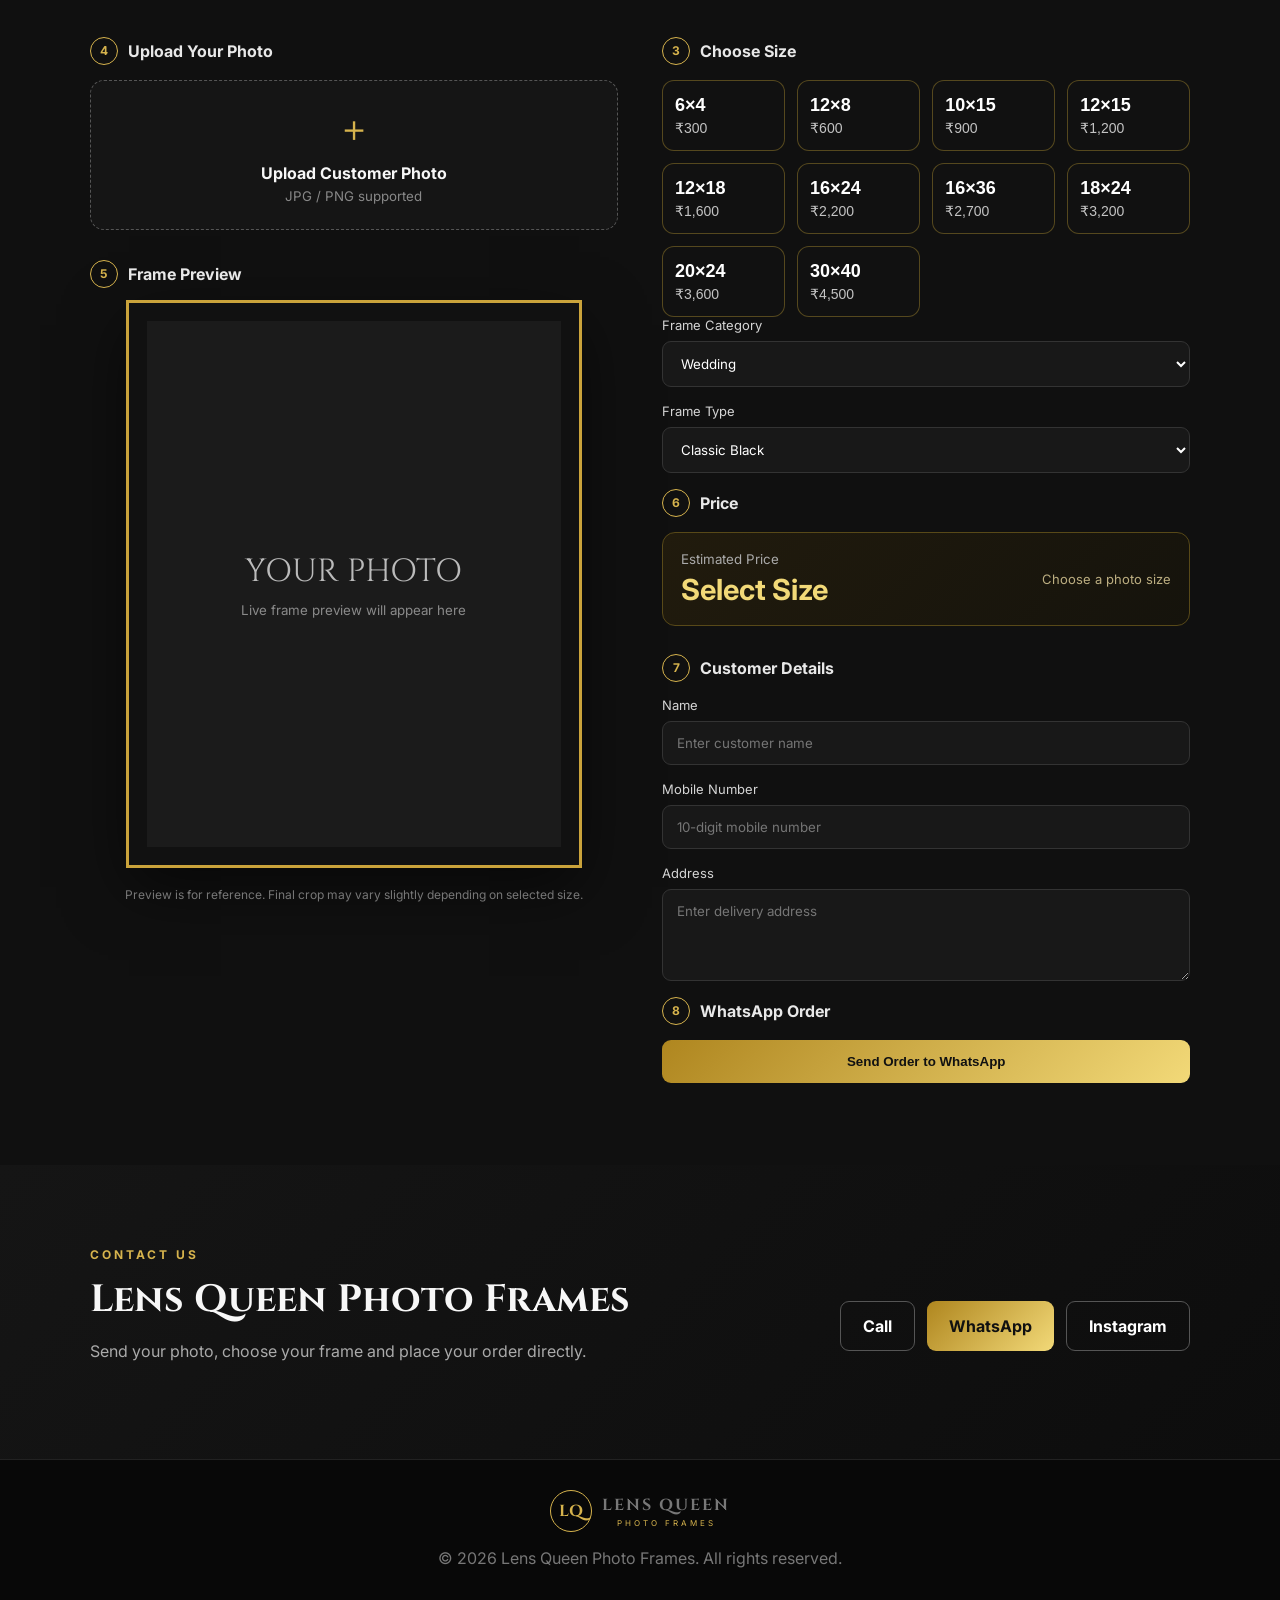
==== commit bc125a6d: "Add files via upload" ====
--- a/photo-frames/index.html
+++ b/photo-frames/index.html
@@ -68,48 +68,15 @@
 
 
 <style>
-#lightbox .lightbox-content{
-  max-width:min(88vw,1000px);
-  max-height:90vh;
-  display:flex;
-  flex-direction:column;
-  align-items:center;
-  gap:12px;
-}
-#lightbox .lightbox-content img{
-  max-width:100%;
-  max-height:78vh;
-  object-fit:contain;
-}
-#lightbox .lightbox-caption{
-  color:#fff;
-  font-size:18px;
-  font-weight:700;
-  text-align:center;
-  padding:8px 16px;
-}
-#lightbox .lightbox-nav{
-  position:fixed;
-  top:50%;
-  transform:translateY(-50%);
-  width:48px;
-  height:48px;
-  border-radius:50%;
-  border:1px solid rgba(255,255,255,.45);
-  background:rgba(0,0,0,.6);
-  color:#fff;
-  font-size:36px;
-  line-height:42px;
-  cursor:pointer;
-  z-index:10002;
-}
-#lightbox .lightbox-prev{left:18px}
-#lightbox .lightbox-next{right:18px}
-@media(max-width:600px){
-  #lightbox .lightbox-nav{width:42px;height:42px;font-size:30px}
-  #lightbox .lightbox-prev{left:8px}
-  #lightbox .lightbox-next{right:8px}
-}
+.customer-works-modal{display:none;position:fixed;inset:0;background:rgba(0,0,0,.94);z-index:20000;align-items:center;justify-content:center}
+.customer-works-modal.open{display:flex}
+.customer-works-content{max-width:min(90vw,1100px);max-height:92vh;display:flex;flex-direction:column;align-items:center;gap:10px}
+.customer-works-content img{max-width:100%;max-height:84vh;object-fit:contain}
+.customer-works-count{color:#fff;font-weight:700;font-size:16px}
+.customer-works-close{position:fixed;right:18px;top:14px;z-index:20002;border:0;background:rgba(0,0,0,.6);color:#fff;font-size:38px;cursor:pointer}
+.customer-works-nav{position:fixed;top:50%;transform:translateY(-50%);width:50px;height:50px;border-radius:50%;border:1px solid rgba(255,255,255,.5);background:rgba(0,0,0,.6);color:#fff;font-size:36px;cursor:pointer;z-index:20002}
+.customer-works-prev{left:14px}.customer-works-next{right:14px}
+@media(max-width:600px){.customer-works-nav{width:42px;height:42px;font-size:30px}.customer-works-prev{left:6px}.customer-works-next{right:6px}}
 </style>
 
 </head>
@@ -147,7 +114,7 @@
       <div class="hero-buttons">
         <a href="#order" class="btn btn-gold">Order Now</a>
         <a href="#prices" class="btn btn-outline">View Prices</a>
-        <a href="#gallery" class="btn btn-outline">Our Work Frames</a>
+        <button type="button" class="btn btn-outline" id="customerWorksOpen">Our Work</button>
       </div>
 
       <div class="hero-points">
@@ -176,38 +143,21 @@
 
     
     <div class="gallery-grid">
-      <button class="gallery-card real" data-full="gallery/customer-work-01.jpg"><img src="gallery/customer-work-01.jpg" alt="Love Story Frame"><span>Love Story Frame</span></button>
-      <button class="gallery-card real" data-full="gallery/customer-work-02.jpg"><img src="gallery/customer-work-02.jpg" alt="Family Portrait"><span>Family Portrait</span></button>
-      <button class="gallery-card real" data-full="gallery/customer-work-03.jpg"><img src="gallery/customer-work-03.jpg" alt="Kids Frame"><span>Kids Frame</span></button>
-      <button class="gallery-card real" data-full="gallery/customer-work-04.jpg"><img src="gallery/customer-work-04.jpg" alt="Family Frame"><span>Family Frame</span></button>
-      <button class="gallery-card real" data-full="gallery/customer-work-05.jpg"><img src="gallery/customer-work-05.jpg" alt="Wedding Couple"><span>Wedding Couple</span></button>
-      <button class="gallery-card real" data-full="gallery/customer-work-06.jpg"><img src="gallery/customer-work-06.jpg" alt="Wedding Frame"><span>Wedding Frame</span></button>
-      <button class="gallery-card real" data-full="gallery/customer-work-07.jpg"><img src="gallery/customer-work-07.jpg" alt="Creative Portrait"><span>Creative Portrait</span></button>
-      <button class="gallery-card real" data-full="gallery/customer-work-08.jpg"><img src="gallery/customer-work-08.jpg" alt="Newborn Frame"><span>Newborn Frame</span></button>
-      <button class="gallery-card real" data-full="gallery/customer-work-09.jpg"><img src="gallery/customer-work-09.jpg" alt="Portrait Frame"><span>Portrait Frame</span></button>
-      <button class="gallery-card real" data-full="gallery/customer-work-10.jpg"><img src="gallery/customer-work-10.jpg" alt="Couple Frame"><span>Couple Frame</span></button>
-      <button class="gallery-card real" data-full="gallery/customer-work-11.jpg"><img src="gallery/customer-work-11.jpg" alt="Kids Memory Frame"><span>Kids Memory Frame</span></button>
-      <button class="gallery-card real" data-full="gallery/customer-work-12.jpg"><img src="gallery/customer-work-12.jpg" alt="Baby Frame"><span>Baby Frame</span></button>
-      <button class="gallery-card real" data-full="gallery/customer-work-13.jpg"><img src="gallery/customer-work-13.jpg" alt="Collage Frame"><span>Collage Frame</span></button>
-      <button class="gallery-card real" data-full="gallery/customer-work-14.jpg"><img src="gallery/customer-work-14.jpg" alt="Birthday Frame"><span>Birthday Frame</span></button>
-      <button class="gallery-card real" data-full="gallery/customer-work-15.jpg"><img src="gallery/customer-work-15.jpg" alt="Baby Collage"><span>Baby Collage</span></button>
-      <button class="gallery-card real" data-full="gallery/customer-work-16.jpg"><img src="gallery/customer-work-16.jpg" alt="Couple Collage"><span>Couple Collage</span></button>
-      <button class="gallery-card real" data-full="gallery/customer-work-17.jpg"><img src="gallery/customer-work-17.jpg" alt="Creative Collage"><span>Creative Collage</span></button>
-      <button class="gallery-card real" data-full="gallery/customer-work-18.jpg"><img src="gallery/customer-work-18.jpg" alt="Birthday Collage"><span>Birthday Collage</span></button>
-      <button class="gallery-card real" data-full="gallery/customer-work-19.jpg"><img src="gallery/customer-work-19.jpg" alt="Newborn Creative Frame"><span>Newborn Creative Frame</span></button>
-      <button class="gallery-card real" data-full="gallery/customer-work-20.jpg"><img src="gallery/customer-work-20.jpg" alt="Custom Photo Frame"><span>Custom Photo Frame</span></button>
-      <button class="gallery-card real" data-full="gallery/customer-work-21.jpg"><img src="gallery/customer-work-21.jpg" alt="Couple Portrait"><span>Couple Portrait</span></button>
-      <button class="gallery-card real" data-full="gallery/customer-work-22.jpg"><img src="gallery/customer-work-22.jpg" alt="Bridal Portrait"><span>Bridal Portrait</span></button>
-      <button class="gallery-card real" data-full="gallery/customer-work-23.jpg"><img src="gallery/customer-work-23.jpg" alt="Kids Collage Frame"><span>Kids Collage Frame</span></button>
+      <button class="gallery-card real" data-full="https://boopathiraja63.github.io/lens-queen-photography/photo-frames/gallery/gallery-01.jpg"><img src="https://boopathiraja63.github.io/lens-queen-photography/photo-frames/gallery/gallery-01.jpg" alt="Collage Frame"><span>Collage Frame</span></button>
+      <button class="gallery-card real" data-full="https://boopathiraja63.github.io/lens-queen-photography/photo-frames/gallery/gallery-02.jpg"><img src="https://boopathiraja63.github.io/lens-queen-photography/photo-frames/gallery/gallery-02.jpg" alt="Creative Portrait"><span>Creative Portrait</span></button>
+      <button class="gallery-card real" data-full="https://boopathiraja63.github.io/lens-queen-photography/photo-frames/gallery/gallery-03.jpg"><img src="https://boopathiraja63.github.io/lens-queen-photography/photo-frames/gallery/gallery-03.jpg" alt="Baby Shower"><span>Baby Shower</span></button>
+      <button class="gallery-card real" data-full="https://boopathiraja63.github.io/lens-queen-photography/photo-frames/gallery/gallery-04.jpg"><img src="https://boopathiraja63.github.io/lens-queen-photography/photo-frames/gallery/gallery-04.jpg" alt="Newborn Frame"><span>Newborn Frame</span></button>
+      <button class="gallery-card real" data-full="https://boopathiraja63.github.io/lens-queen-photography/photo-frames/gallery/gallery-05.jpg"><img src="https://boopathiraja63.github.io/lens-queen-photography/photo-frames/gallery/gallery-05.jpg" alt="Wedding Family"><span>Wedding Family</span></button>
+      <button class="gallery-card real" data-full="https://boopathiraja63.github.io/lens-queen-photography/photo-frames/gallery/gallery-06.jpg"><img src="https://boopathiraja63.github.io/lens-queen-photography/photo-frames/gallery/gallery-06.jpg" alt="Wedding Couple"><span>Wedding Couple</span></button>
+      <button class="gallery-card real" data-full="https://boopathiraja63.github.io/lens-queen-photography/photo-frames/gallery/gallery-07.jpg"><img src="https://boopathiraja63.github.io/lens-queen-photography/photo-frames/gallery/gallery-07.jpg" alt="Kids Creative"><span>Kids Creative</span></button>
+      <button class="gallery-card real" data-full="https://boopathiraja63.github.io/lens-queen-photography/photo-frames/gallery/gallery-08.jpg"><img src="https://boopathiraja63.github.io/lens-queen-photography/photo-frames/gallery/gallery-08.jpg" alt="Birthday Baby"><span>Birthday Baby</span></button>
+      <button class="gallery-card real" data-full="https://boopathiraja63.github.io/lens-queen-photography/photo-frames/gallery/gallery-09.jpg"><img src="https://boopathiraja63.github.io/lens-queen-photography/photo-frames/gallery/gallery-09.jpg" alt="Baby Collage"><span>Baby Collage</span></button>
+      <button class="gallery-card real" data-full="https://boopathiraja63.github.io/lens-queen-photography/photo-frames/gallery/gallery-10.jpg"><img src="https://boopathiraja63.github.io/lens-queen-photography/photo-frames/gallery/gallery-10.jpg" alt="Couple Collage"><span>Couple Collage</span></button>
+      <button class="gallery-card real" data-full="https://boopathiraja63.github.io/lens-queen-photography/photo-frames/gallery/gallery-11.jpg"><img src="https://boopathiraja63.github.io/lens-queen-photography/photo-frames/gallery/gallery-11.jpg" alt="Love Story Frame"><span>Love Story Frame</span></button>
     </div>
     <div class="lightbox" id="lightbox" aria-hidden="true">
       <button class="lightbox-close" id="lightboxClose" aria-label="Close">×</button>
-      <button class="lightbox-nav lightbox-prev" id="lightboxPrev" aria-label="Previous photo">‹</button>
-      <div class="lightbox-content">
-        <img id="lightboxImage" alt="Gallery preview">
-        <div class="lightbox-caption" id="lightboxCaption"></div>
-      </div>
-      <button class="lightbox-nav lightbox-next" id="lightboxNext" aria-label="Next photo">›</button>
+      <img id="lightboxImage" alt="Gallery preview">
     </div>
 
   </section>
@@ -511,54 +461,48 @@
 </script>
 
 
+<div class="customer-works-modal" id="customerWorksModal" aria-hidden="true">
+  <button class="customer-works-close" id="customerWorksClose" aria-label="Close">×</button>
+  <button class="customer-works-nav customer-works-prev" id="customerWorksPrev" aria-label="Previous">‹</button>
+  <div class="customer-works-content">
+    <img id="customerWorksImage" alt="Lens Queen customer frame work">
+    <div class="customer-works-count" id="customerWorksCount"></div>
+  </div>
+  <button class="customer-works-nav customer-works-next" id="customerWorksNext" aria-label="Next">›</button>
+</div>
+
+
 <script>
-document.addEventListener("DOMContentLoaded", function () {
-  const cards = Array.from(document.querySelectorAll(".gallery-card.real[data-full]"));
-  const box = document.getElementById("lightbox");
-  const image = document.getElementById("lightboxImage");
-  const caption = document.getElementById("lightboxCaption");
-  const prev = document.getElementById("lightboxPrev");
-  const next = document.getElementById("lightboxNext");
-  const close = document.getElementById("lightboxClose");
+document.addEventListener("DOMContentLoaded", function(){
+  const total = 23;
+  const paths = Array.from({length: total}, (_,i) => "customer-works/customer-work-" + String(i+1).padStart(2,"0") + ".jpg");
+  const modal = document.getElementById("customerWorksModal");
+  const image = document.getElementById("customerWorksImage");
+  const count = document.getElementById("customerWorksCount");
   let current = 0;
 
-  function show(index){
-    if (!cards.length || !box || !image) return;
-    current = (index + cards.length) % cards.length;
-    const card = cards[current];
-    image.src = card.dataset.full;
-    const label = card.querySelector("span");
-    if (caption) caption.textContent = label ? label.textContent.trim() : "";
-    box.style.display = "flex";
-    box.classList.add("open");
-    box.setAttribute("aria-hidden","false");
+  function show(i){
+    current = (i + total) % total;
+    image.src = paths[current];
+    count.textContent = (current + 1) + " / " + total;
+    modal.classList.add("open");
+    modal.setAttribute("aria-hidden","false");
   }
-
-  function hide(){
-    if (!box) return;
-    box.style.display = "none";
-    box.classList.remove("open");
-    box.setAttribute("aria-hidden","true");
+  function closeWorks(){
+    modal.classList.remove("open");
+    modal.setAttribute("aria-hidden","true");
   }
 
-  cards.forEach(function(card, index){
-    card.addEventListener("click", function(e){
-      e.preventDefault();
-      e.stopImmediatePropagation();
-      show(index);
-    }, true);
-  });
-
-  if (prev) prev.addEventListener("click", function(e){e.stopPropagation(); show(current - 1);});
-  if (next) next.addEventListener("click", function(e){e.stopPropagation(); show(current + 1);});
-  if (close) close.addEventListener("click", function(e){e.stopPropagation(); hide();});
-  if (box) box.addEventListener("click", function(e){if(e.target === box) hide();});
-
-  document.addEventListener("keydown", function(e){
-    if (!box || box.getAttribute("aria-hidden") === "true") return;
-    if (e.key === "ArrowLeft") show(current - 1);
-    if (e.key === "ArrowRight") show(current + 1);
-    if (e.key === "Escape") hide();
+  document.getElementById("customerWorksOpen")?.addEventListener("click", () => show(0));
+  document.getElementById("customerWorksPrev")?.addEventListener("click", e => {e.stopPropagation(); show(current-1);});
+  document.getElementById("customerWorksNext")?.addEventListener("click", e => {e.stopPropagation(); show(current+1);});
+  document.getElementById("customerWorksClose")?.addEventListener("click", closeWorks);
+  modal?.addEventListener("click", e => { if(e.target === modal) closeWorks(); });
+  document.addEventListener("keydown", e => {
+    if(!modal?.classList.contains("open")) return;
+    if(e.key === "ArrowLeft") show(current-1);
+    if(e.key === "ArrowRight") show(current+1);
+    if(e.key === "Escape") closeWorks();
   });
 });
 </script>
